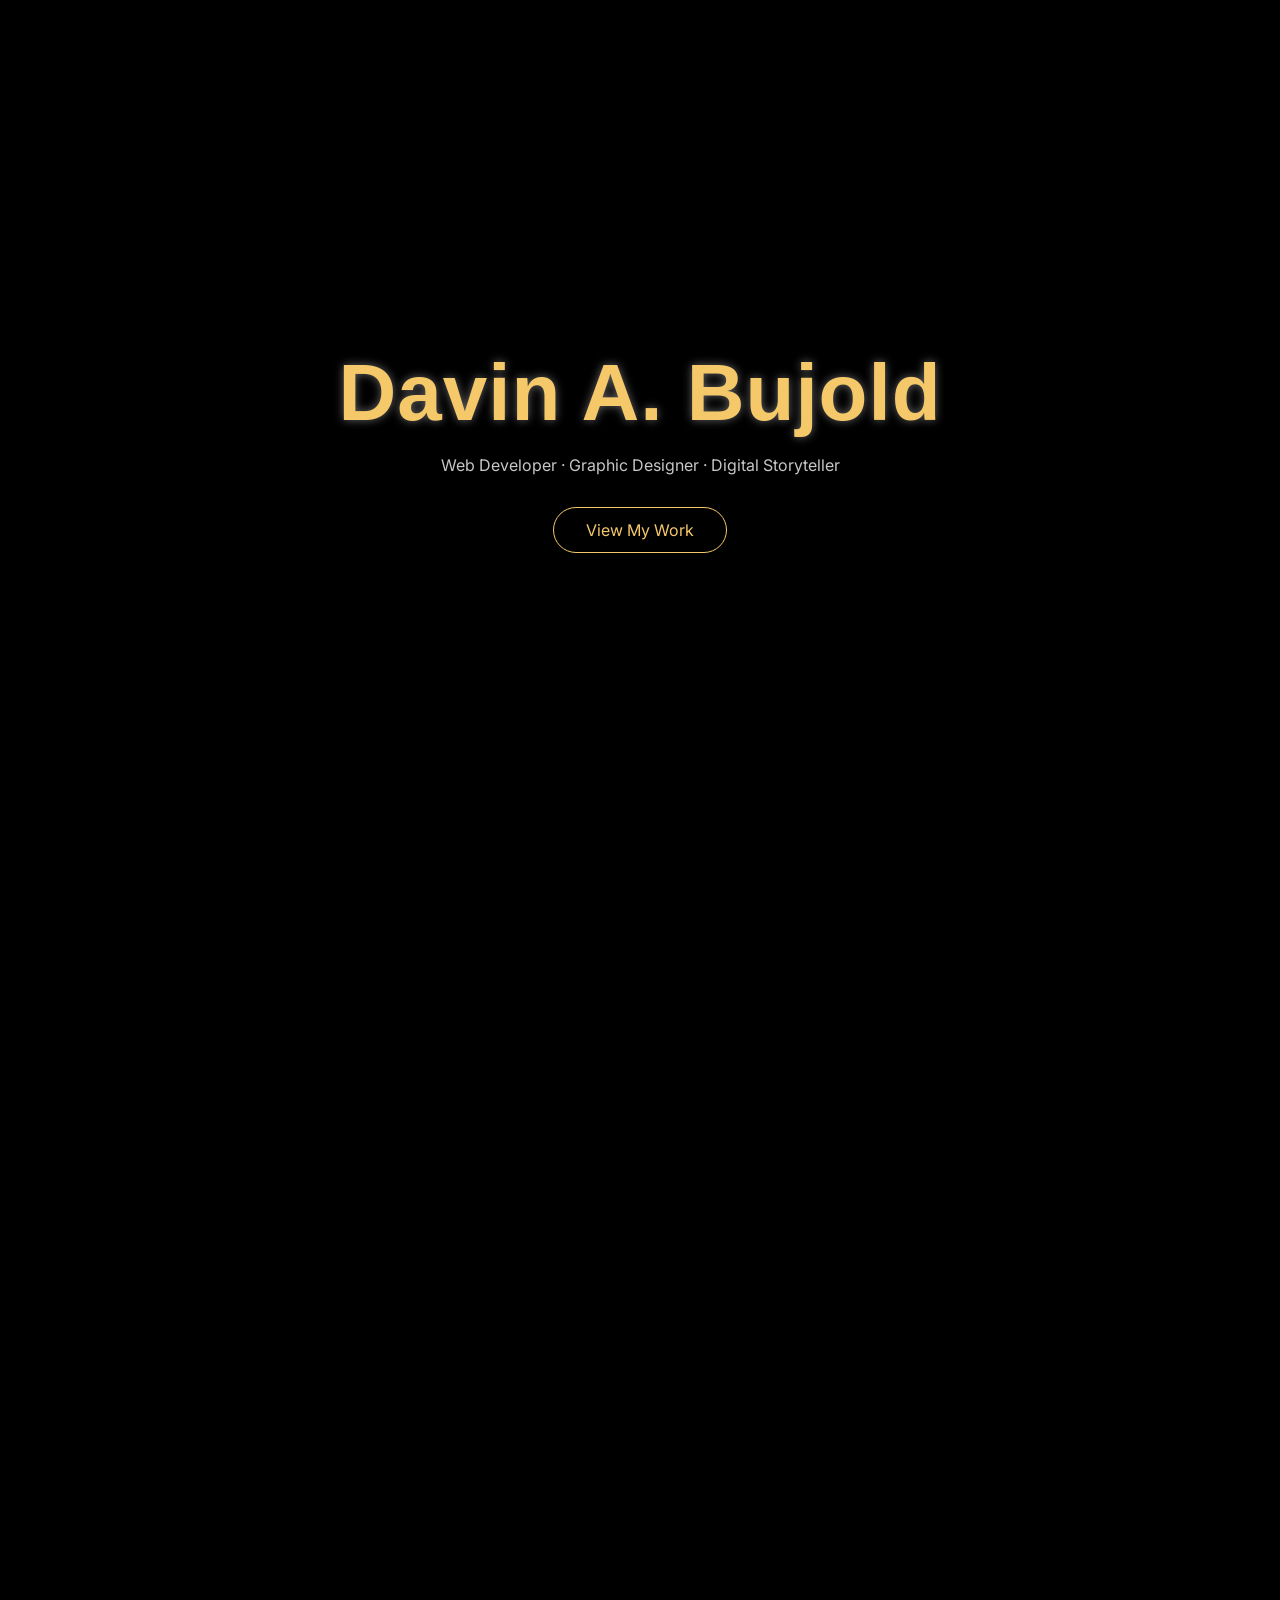
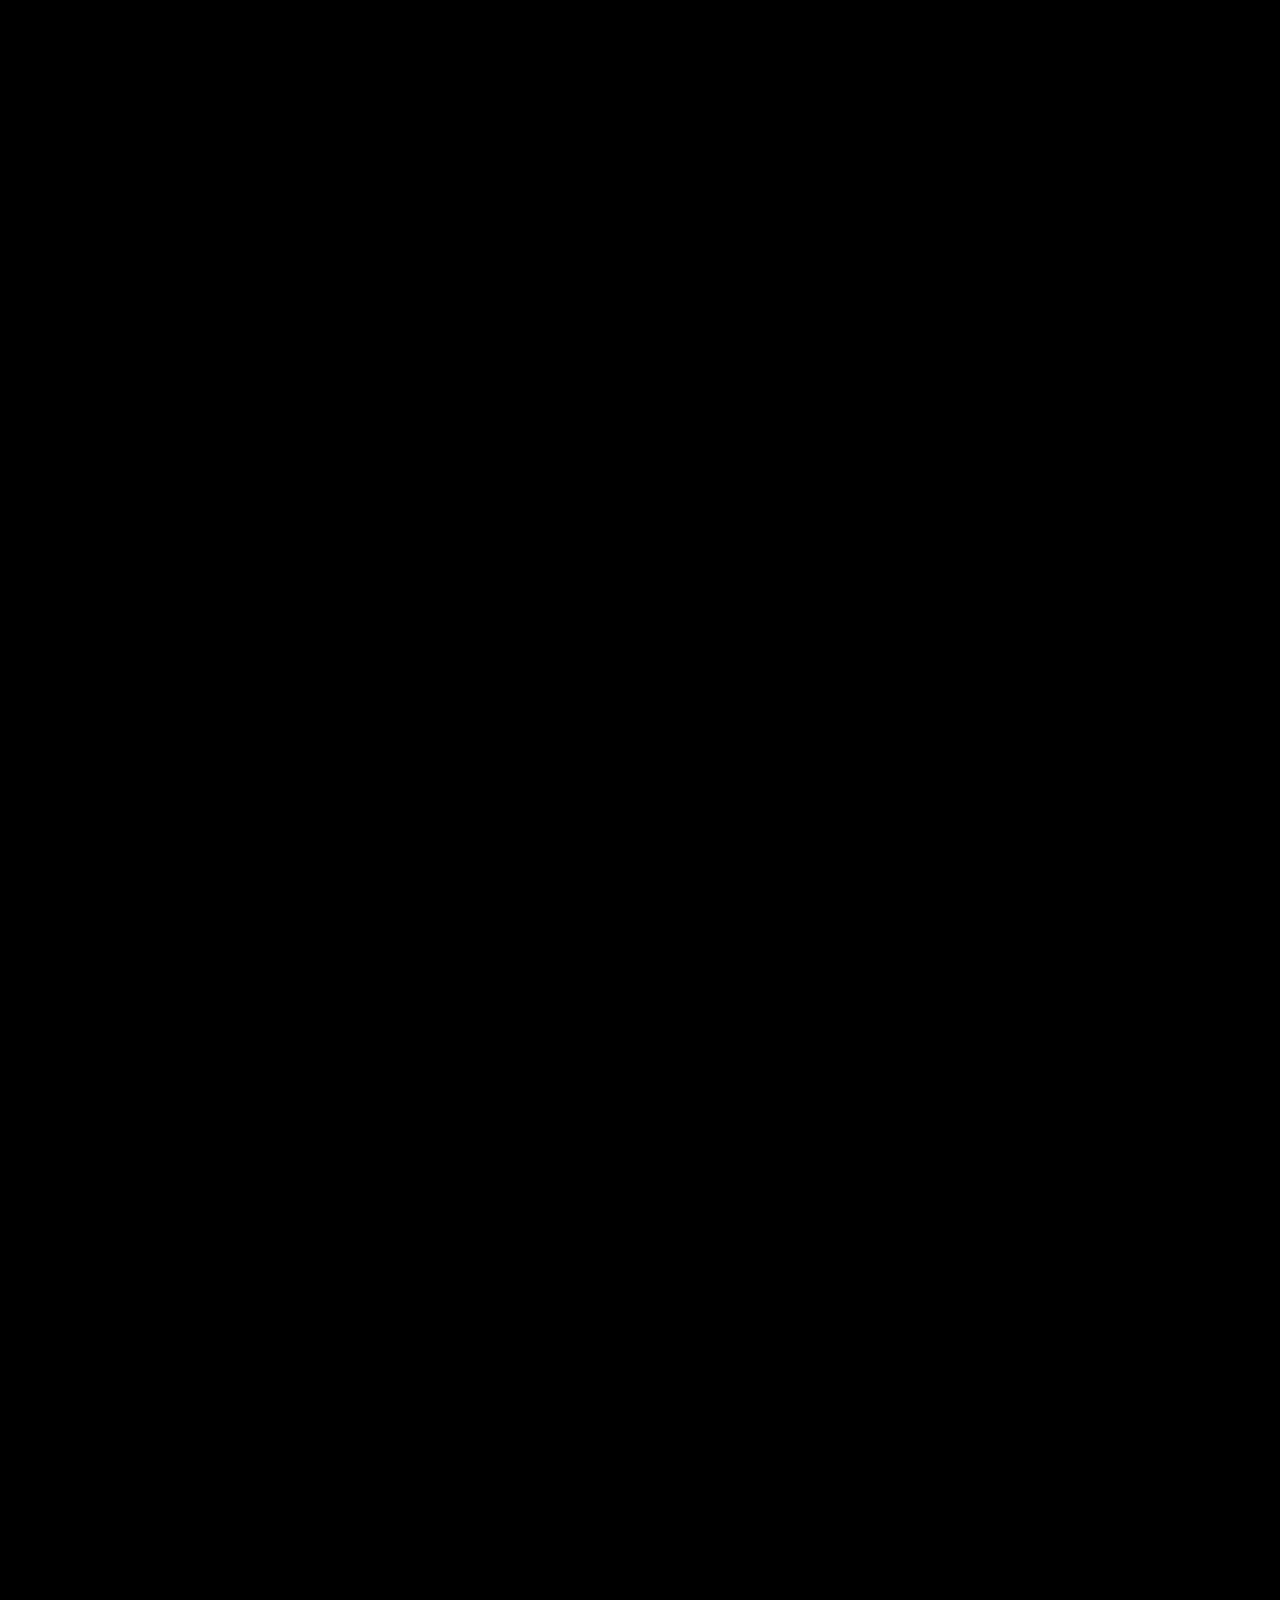
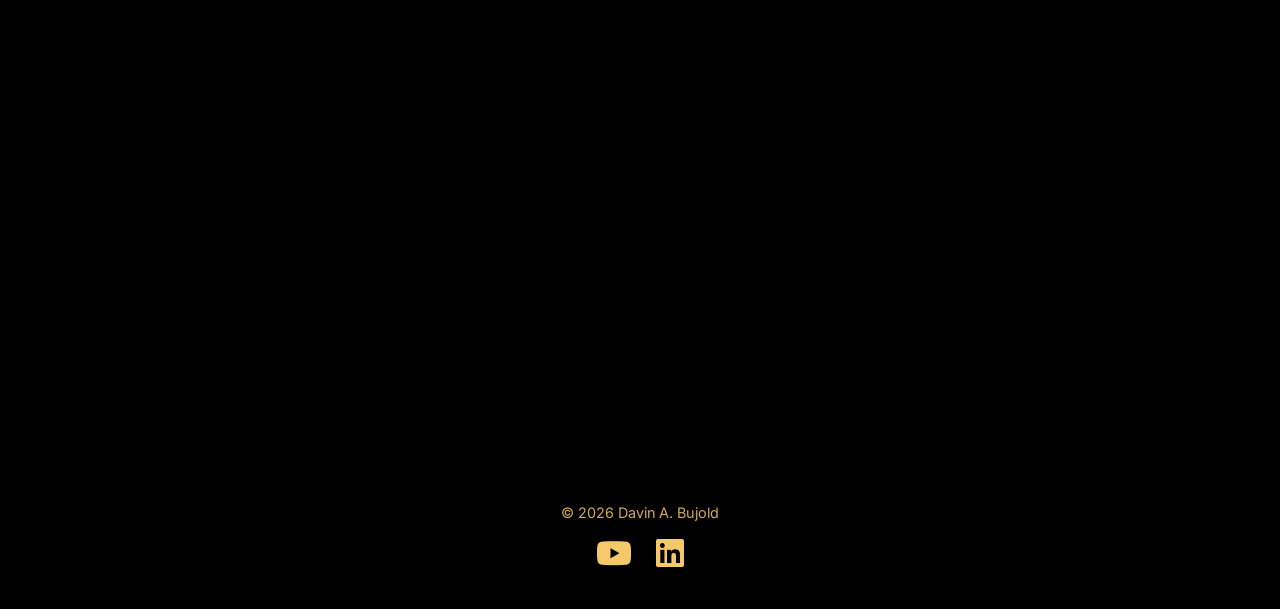
==== index.html @ ebd44750 "finished rough copy" ====
<!DOCTYPE html>
<html lang="en">
<head>
  <meta charset="UTF-8" />
  <meta name="viewport" content="width=device-width, initial-scale=1.0" />
  <title>Davin A. Bujold | Web Developer & Graphic Designer</title>

  <!-- Fonts -->
  <link rel="stylesheet" href="https://cdnjs.cloudflare.com/ajax/libs/font-awesome/6.5.2/css/all.min.css">
  <link href="https://fonts.googleapis.com/css2?family=Orbitron:wght@400;600&family=Inter:wght@300;400;600&display=swap" rel="stylesheet">

  <!-- CSS -->
  <link rel="stylesheet" href="styles.css">
</head>
<body>

  <!-- Star Background -->
  <canvas id="stars"></canvas>

  <!-- HERO -->
  <header class="hero">
    <h1>Davin A. Bujold</h1>
    <p class="tagline">
      Web Developer · Graphic Designer · Digital Storyteller
    </p>
    <a href="#work" class="cta">View My Work</a>
  </header>

  <!-- WORK -->
  <section id="work" class="reveal">
    <h2>view My Work</h2>

    <div class="grid">

      <!-- WEBSITE PROJECT -->
      <div class="card">
        <img src="images/ss2.png" alt="Website project thumbnail">
        <h3>Graphic Design</h3>
        <p>
            A collection of visual work exploring layout, typography, and illustration, with a strong influence from sci-fi and cinematic design. This section highlights posters, branding concepts, and creative experiments that showcase both technical skill and artistic voice.
        </p>
        <a href="graphic-design.html">View Designs</a>
      </div>

      <!-- VIDEO PROJECT -->
      <div class="card">
        <img src="images/Screenshot 2026-01-15 at 2.30.18 PM.png" alt="Video project thumbnail">
        <h3>Web Development</h3>
        <p>
            A selection of responsive, interactive web projects built with modern front-end technologies. These pieces focus on clean code, thoughtful user experience, and engaging animations, demonstrating a balance between design sensibility and technical execution.
        </p>
        <a href="web-development.html"">View Sites</a>
      </div>

      <!-- DESIGN PROJECT -->
      <div class="card">
        <img src="images/video.png" alt="Design project thumbnail">
        <h3>videography Channel</h3>
        <p>
            A showcase of video projects focused on storytelling, pacing, and visual composition. This section features edited short films and creative videos that demonstrate an eye for narrative, mood, and detail across different formats.
        </p>
        <a href="https://www.youtube.com/@DavinsVideography" target="_blank" rel="noopener noreferrer">View Videos</a>
      </div>

    </div>
  </section>

  <section id="about" class="reveal">
    <h2>About Me</h2>

    <div class="about-inner">
      <img
        class="about-photo"
        src="images/IMG_8120.JPEG"
        alt="Portrait of Davin A. Bujold"
      >

      <p class="about-text">
        I’m a web developer and graphic designer with a strong interest in computers, technology, and digital creativity. I enjoy working at the intersection of design and code, where I can take ideas from concept to execution and build experiences that are both visually engaging and technically sound.
        <br>
        <br>
        My interest in technology has been shaped by a lifelong appreciation for science fiction, especially Star Wars, which inspires my love for immersive worlds, storytelling, and thoughtful design. Alongside that, working with Lego has influenced how I approach problem-solving and structure: breaking complex ideas into smaller parts and assembling them into something cohesive, functional, and creative. A little fun fact, I personally own the 6th biggest Lego set every made, the UCS Millennium Falcon. 
        <br>
        <br>
        As an aspiring designer and developer, I’m eager to gain as much hands-on experience as possible and continue learning in a professional environment. I’m motivated, detail-oriented, and excited to contribute creatively while developing my skills in both front-end development and design. I’m looking for opportunities where I can grow, collaborate, and help bring compelling digital ideas to life.
      </p>
    </div>
  </section>

  <!-- CONTACT -->
  <section id="contact" class="reveal">
    <h2>Contact</h2>
    <p>
      Interested in working together or want to learn more?
      Let’s connect.
    </p>
    <a href="contact.html" class="cta">Get In Touch</a>
  </section>

  <!-- FOOTER -->
<footer id="footer">
    <p>© 2026 Davin A. Bujold</p>
    <div class="social-icons">
      <a href="https://www.youtube.com/@DavinsVideography" target="_blank" rel="noopener noreferrer" aria-label="YouTube">
        <i class="fab fa-youtube"></i>
      </a>
      <a href="https://www.linkedin.com/in/davin-bujold-80739b34a/" target="_blank" rel="noopener noreferrer" aria-label="LinkedIn">
        <i class="fab fa-linkedin"></i>
      </a>
    </div>
  </footer>
  
  

  <!-- JS -->
  <script src="script.js"></script>

  <!-- IMAGE MODAL -->
<div id="imageModal" class="modal">
    <span class="close">&times;</span>
    <img class="modal-img" id="modalImg">
  </div>
  
</body>
</html>
---- styles.css ----
/* RESET */
* {
    margin: 0;
    padding: 0;
    box-sizing: border-box;
  }
  
  @font-face {
    font-family: "StarJedi";
    src: url("fonts/Starjedi.ttf") format("truetype");
    font-weight: normal;
    font-style: normal;
  }
  
  h1, h2, h3 {
    font-family: "StarJedi", sans-serif;
    color: #f5c86a;
    text-shadow: 0 0 10px rgba(255,255,255,0.4);
    letter-spacing: 1px;
  }
  
  html {
    scroll-behavior: smooth;
  }
  
  body {
    font-family: 'Inter', sans-serif;
    background: #000;
    color: #eaeaea;
    overflow-x: hidden;
  }
  
  /* STAR CANVAS */
  #stars {
    position: fixed;
    inset: 0;
    width: 100%;
    height: 100%;
    z-index: -1;
  }
  
  /* SECTIONS */
  section {
    min-height: 100vh;
    padding: 6rem 8vw;
  }
  
  /* HERO */
  .hero {
    min-height: 100vh;
    display: flex;
    flex-direction: column;
    justify-content: center;
    align-items: center;
    text-align: center;
  }
  
  .hero h1 {
    font-size: clamp(3rem, 8vw, 5rem);
  }
  
  .tagline {
    margin: 1rem 0 2rem;
    opacity: 0.85;
  }
  
  /* BUTTON */
  .cta {
    text-decoration: none;
    padding: 0.75rem 2rem;
    border-radius: 999px;
    border: 1px solid #f5c86a;
    color: #f5c86a;
    transition: 0.3s ease;
  }
  
  .cta:hover {
    background: #f5c86a;
    color: #000;
  }
  
  /* ABOUT (ONLY NEW STYLES) */
  #about .about-inner {
    display: flex;
    gap: 2.5rem;
    align-items: center;
    margin-top: 2.5rem;
  }
  
  #about .about-photo {
    width: 220px;
    height: 300px;
    object-fit: cover;
    border-radius: 16px;
    flex-shrink: 0;
    border: 1px solid rgba(255, 255, 255, 0.15);
    box-shadow: 0 8px 15px rgba(115, 0, 255, 0.6);
  }
  
  #about .about-text {
    line-height: 1.45;
    opacity: 0.9;
    max-width: 800px;
  }
  
  /* WORK GRID */
  .grid {
    display: grid;
    grid-template-columns: repeat(auto-fit, minmax(280px, 1fr));
    gap: 2rem;
    margin-top: 3rem;
  }
  
  /* CARD */
  .card {
    background: rgba(255, 255, 255, 0.06);
    backdrop-filter: blur(8px);
    border-radius: 14px;
    padding: 1.5rem;
    transition: transform 0.4s ease, box-shadow 0.4s ease;
    box-shadow: 0 8px 15px rgba(47, 249, 36, 0.6);
  }

  .card p {
    font-size: 15px;
    margin-top: 10px;
  }
  
  .card:hover {
    transform: translateY(-10px);
    box-shadow: 0 8px 15px rgba(46, 103, 248, 0.7);
  }
  
  .card img {
    width: 100%;
    height: 180px;          
    object-fit: cover;      
    border-radius: 10px;
    margin-bottom: 1rem;
  }
  
  
  .card a {
    display: inline-block;
    margin-top: 0.75rem;
    color: #f5c86a;
    text-decoration: none;
  }

  /* CARD */ 
  .card2 { 
    background: rgba(255, 255, 255, 0.06); backdrop-filter: blur(8px); border-radius: 14px; padding: 1.5rem; transition: transform 0.4s ease, box-shadow 0.4s ease; box-shadow: 0 8px 15px rgba(47, 249, 36, 0.6); } 
    
    .card2 p { 
        font-size: 15px; margin-top: 10px; 
    } 
    
    .card2:hover { 
        transform: translateY(-10px); box-shadow: 0 8px 15px rgba(46, 103, 248, 0.7);
     } 
     
    .card2 img {
         width: 100%; border-radius: 10px; margin-bottom: 1rem; 
        } 
        
    .card2 a {
         display: inline-block; margin-top: 0.75rem; color: #f5c86a; text-decoration: none;
         }

  #about h2 {
    font-size: 2.5rem;
  }
  
  /* SCROLL REVEAL */
  .reveal {
    opacity: 0;
    transform: translateY(60px);
    transition: opacity 1s ease, transform 1s ease;
  }
  
  .reveal.active {
    opacity: 1;
    transform: translateY(0);
  }

  .reveal h2 {
    font-size: 2.5rem;
  }

  /* IMAGE MODAL */
.modal {
    position: fixed;
    inset: 0;
    background: rgba(0, 0, 0, 0.85);
    display: flex;
    align-items: center;
    justify-content: center;
    opacity: 0;
    pointer-events: none;
    transition: opacity 0.4s ease;
    z-index: 1000;
  }
  
  .modal.active {
    opacity: 1;
    pointer-events: auto;
  }
  
  .modal-img {
    max-width: 90%;
    max-height: 85vh;
    border-radius: 14px;
    box-shadow: 0 30px 60px rgba(0, 0, 0, 0.8);
  }
  
  .modal .close {
    position: absolute;
    top: 30px;
    right: 40px;
    font-size: 2.5rem;
    color: #f5c86a;
    cursor: pointer;
  }

  /* CONTACT SECTION */
#contact {
    display: flex;
    flex-direction: column;
    align-items: center;
    justify-content: center;
    text-align: center;
    gap: 2.5rem;           
  }
  
  #contact h2 {
    margin-bottom: 0.5rem;
  }
  
  #contact p {
    max-width: 520px;
    line-height: 1.6;
    opacity: 0.9;
  }

  /* FOOTER */
#footer {
    text-align: center;
    padding: 2.5rem 1rem;
    margin-top: 4rem;
    color: #f5c86a;
    font-size: 0.9rem;
  }
  
  #footer p {
    margin-bottom: 1rem;
    opacity: 0.85;
  }
  
  #footer .social-icons {
    display: flex;
    justify-content: center;
    gap: 1.5rem;
  }
  
  #footer .social-icons a i {
    font-size: 32px;
    color: #f5c86a;
    transition: transform 0.3s ease, filter 0.3s ease;
  }
  
  #footer .social-icons a:hover i {
    transform: scale(1.2);
    filter: drop-shadow(0 0 8px #f5c86a);
  }

  /* CONTACT PAGE STYLING */
  #contactForm {
    width: 100%;
    max-width: 600px;
    display: flex;
    flex-direction: column;
    gap: 1.5rem;
    background: rgba(255, 255, 255, 0.06);
    backdrop-filter: blur(10px);
    padding: 2rem;
    border-radius: 16px;
    box-shadow: 0 5px 15px rgba(46, 103, 248, 0.6);
    transition: box-shadow 0.4s ease, transform 0.4s ease;
  }
  

#contactForm:hover {
    box-shadow: 0 8px 25px rgba(255, 0, 0, 0.6);
    transform: translateY(-4px);
  }
  
  
  #contact .cta:hover {
    transform: translateY(-3px);
    box-shadow: 0 6px 15px rgba(245, 200, 106, 0.4);
  }
  

#contact h2 {
  font-size: clamp(2.5rem, 5vw, 3.5rem);
  margin-bottom: 0.5rem;
}

#contact p {
  max-width: 600px;
  line-height: 1.5;
  opacity: 0.9;
  margin-bottom: 2rem;
}

/* FORM STYLING */
#contactForm {
  width: 100%;
  max-width: 600px;
  display: flex;
  flex-direction: column;
  gap: 1.5rem;
  background: rgba(255, 255, 255, 0.06);
  backdrop-filter: blur(10px);
  padding: 2rem;
  border-radius: 16px;
  box-shadow: 0 5px 15px rgba(46, 103, 248, 0.6);
}

#contactForm .form-group {
  display: flex;
  flex-direction: column;
  text-align: left;
}

#contactForm label {
  margin-bottom: 0.5rem;
  font-weight: 600;
  color: #f5c86a;
}

#contactForm input,
#contactForm textarea {
  padding: 0.75rem 1rem;
  border-radius: 12px;
  border: 1px solid rgba(245, 200, 106, 0.4);
  background: rgba(255, 255, 255, 0.03);
  color: #eaeaea;
  font-size: 1rem;
  font-family: 'Inter', sans-serif;
  resize: none;
  transition: 0.3s ease;
}

#contactForm input:focus,
#contactForm textarea:focus {
  outline: none;
  border-color: #f5c86a;
  box-shadow: 0 0 8px rgba(245, 200, 106, 0.5);
}

#contactForm button.cta {
  align-self: center;
  color: black;
  width: 50%;
  text-align: center;
  padding: 0.75rem 2rem;
  margin-top: 1rem;
  font-size: 1.1rem;
  transition: 0.3s ease;
}

#contactForm button.cta:hover {
  background: #f5c86a;
  color: #000;
}

.contact-details {
    display: flex;
    justify-content: center;
    gap: 3rem;
    margin: 2.5rem 0 3rem;
    flex-wrap: wrap;
  }
  
  .contact-item {
    display: flex;
    align-items: center;
    gap: 0.75rem;
    font-size: 1.05rem;
  }
  
  .contact-item i {
    color: #f5c96a; /* gold accent */
    font-size: 1.2rem;
  }
  
  .contact-item a,
  .contact-item span {
    color: #e6e6e6;
    text-decoration: none;
    transition: color 0.3s ease;
  }
  
  .contact-item a:hover {
    color: #f5c96a;
  }
  

/* RESPONSIVE */
@media (max-width: 768px) {
  #contactForm {
    width: 90%;
    padding: 1.5rem;
  }

  #contactForm button.cta {
    width: 100%;
  }
}

  
  /* RESPONSIVE */
  @media (max-width: 480px) {
    #footer .social-icons {
      gap: 1rem;
    }
  
    #footer .social-icons a i {
      font-size: 28px;
    }
  }
  
  /* RESPONSIVE ABOUT ONLY */
  @media (max-width: 768px) {
    #about .about-inner {
      flex-direction: column;
      text-align: center;
    }
  }
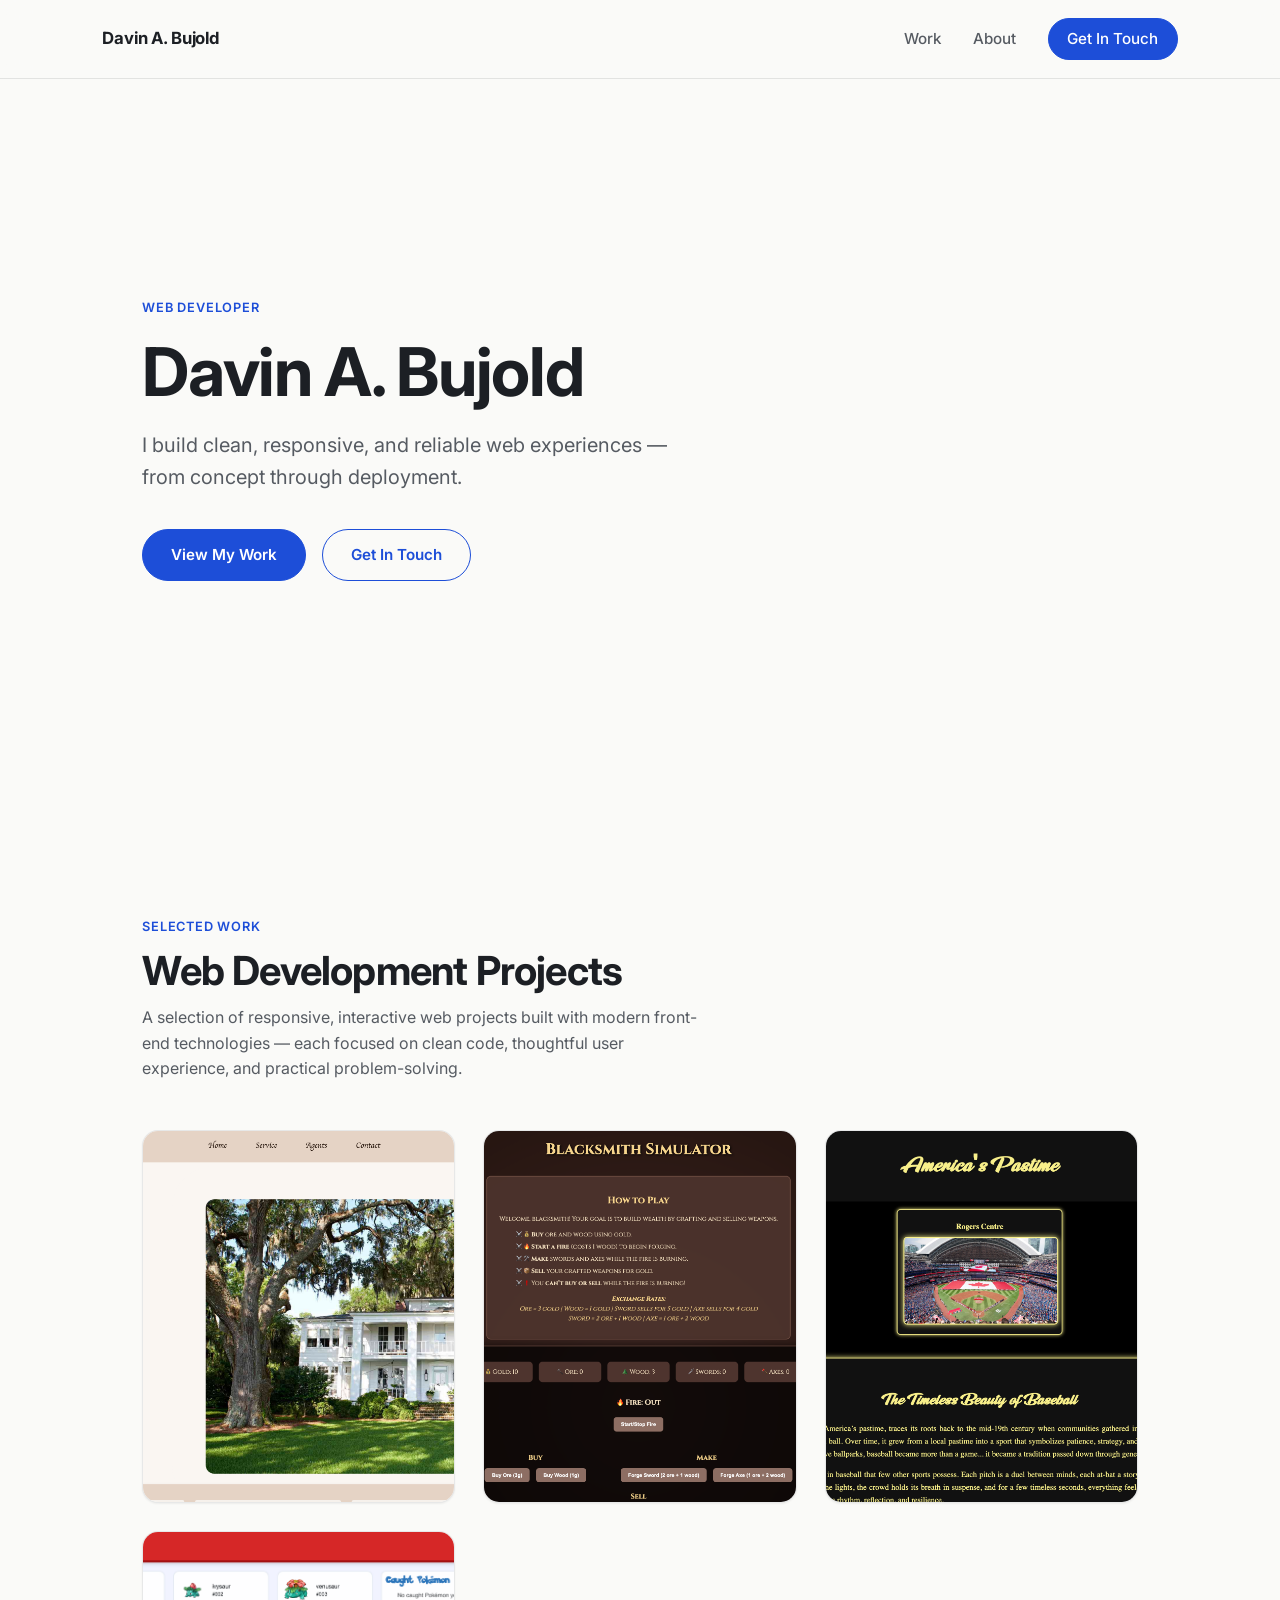
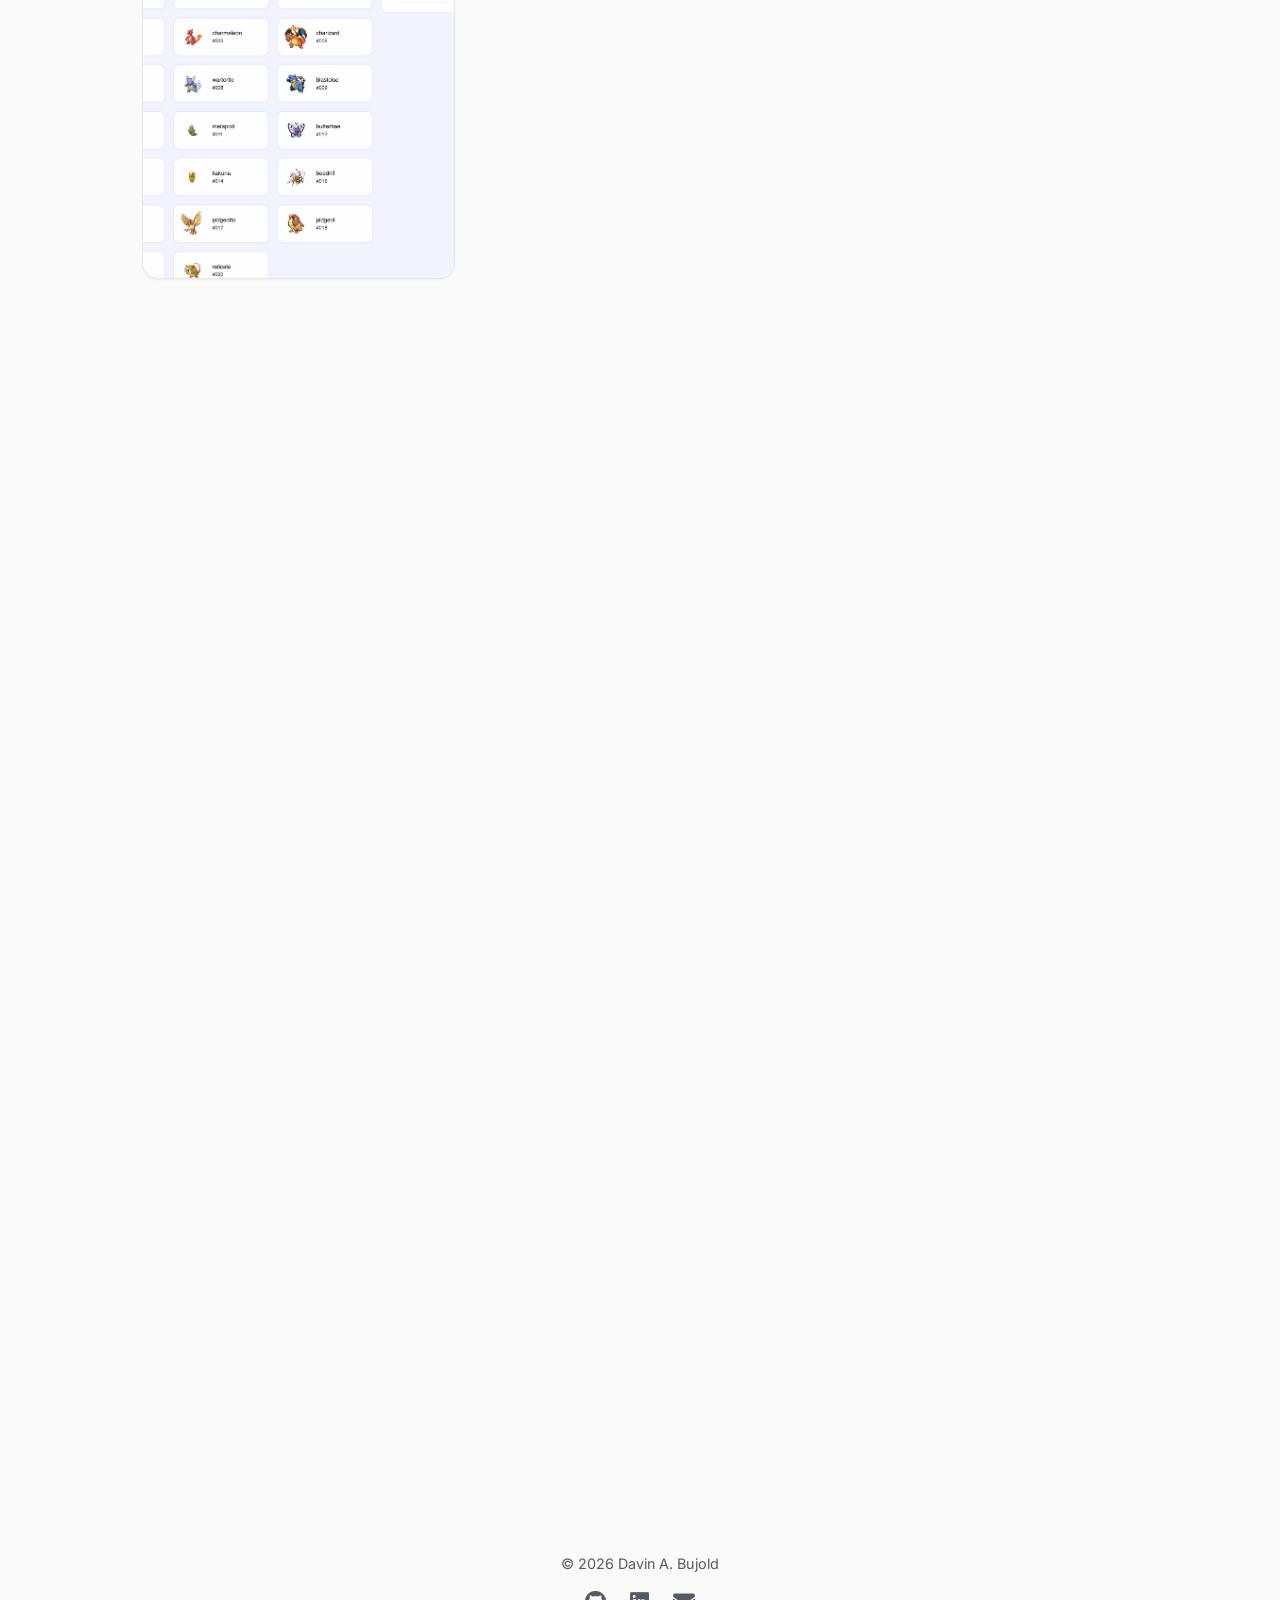
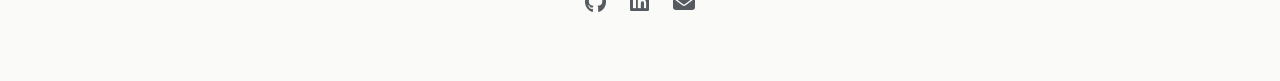
==== commit efc8c169: "Redesign as a professional, web-dev-only portfolio Replace the sci-fi themed styling with a clean, r" ====
--- a/index.html
+++ b/index.html
@@ -3,70 +3,57 @@
 <head>
   <meta charset="UTF-8" />
   <meta name="viewport" content="width=device-width, initial-scale=1.0" />
-  <title>Davin A. Bujold | Web Developer & Graphic Designer</title>
+  <title>Davin A. Bujold | Web Developer</title>
+  <meta name="description" content="Web developer portfolio showcasing responsive, interactive front-end projects.">
 
   <!-- Fonts -->
   <link rel="stylesheet" href="https://cdnjs.cloudflare.com/ajax/libs/font-awesome/6.5.2/css/all.min.css">
-  <link href="https://fonts.googleapis.com/css2?family=Orbitron:wght@400;600&family=Inter:wght@300;400;600&display=swap" rel="stylesheet">
+  <link href="https://fonts.googleapis.com/css2?family=Inter:wght@400;500;600;700&display=swap" rel="stylesheet">
 
   <!-- CSS -->
   <link rel="stylesheet" href="styles.css">
 </head>
 <body>
 
-  <!-- Star Background -->
-  <canvas id="stars"></canvas>
+  <!-- HEADER -->
+  <header class="site-header">
+    <a href="index.html" class="logo">Davin A. Bujold</a>
+    <nav>
+      <a href="#work">Work</a>
+      <a href="#about">About</a>
+      <a href="contact.html" class="cta">Get In Touch</a>
+    </nav>
+  </header>
 
   <!-- HERO -->
-  <header class="hero">
+  <section class="hero">
+    <span class="eyebrow">Web Developer</span>
     <h1>Davin A. Bujold</h1>
     <p class="tagline">
-      Web Developer · Graphic Designer · Digital Storyteller
+      I build clean, responsive, and reliable web experiences — from concept through deployment.
     </p>
-    <a href="#work" class="cta">View My Work</a>
-  </header>
+    <div class="hero-actions">
+      <a href="#work" class="cta filled">View My Work</a>
+      <a href="contact.html" class="cta">Get In Touch</a>
+    </div>
+  </section>
 
   <!-- WORK -->
   <section id="work" class="reveal">
-    <h2>view My Work</h2>
+    <span class="eyebrow">Selected Work</span>
+    <h2>Web Development Projects</h2>
+    <p class="section-intro">
+      A selection of responsive, interactive web projects built with modern front-end technologies —
+      each focused on clean code, thoughtful user experience, and practical problem-solving.
+    </p>
 
-    <div class="grid">
-
-      <!-- WEBSITE PROJECT -->
-      <div class="card">
-        <img src="images/ss2.png" alt="Website project thumbnail">
-        <h3>Graphic Design</h3>
-        <p>
-            A collection of visual work exploring layout, typography, and illustration, with a strong influence from sci-fi and cinematic design. This section highlights posters, branding concepts, and creative experiments that showcase both technical skill and artistic voice.
-        </p>
-        <a href="graphic-design.html">View Designs</a>
-      </div>
-
-      <!-- VIDEO PROJECT -->
-      <div class="card">
-        <img src="images/Screenshot 2026-01-15 at 2.30.18 PM.png" alt="Video project thumbnail">
-        <h3>Web Development</h3>
-        <p>
-            A selection of responsive, interactive web projects built with modern front-end technologies. These pieces focus on clean code, thoughtful user experience, and engaging animations, demonstrating a balance between design sensibility and technical execution.
-        </p>
-        <a href="web-development.html"">View Sites</a>
-      </div>
-
-      <!-- DESIGN PROJECT -->
-      <div class="card">
-        <img src="images/video.png" alt="Design project thumbnail">
-        <h3>videography Channel</h3>
-        <p>
-            A showcase of video projects focused on storytelling, pacing, and visual composition. This section features edited short films and creative videos that demonstrate an eye for narrative, mood, and detail across different formats.
-        </p>
-        <a href="https://www.youtube.com/@DavinsVideography" target="_blank" rel="noopener noreferrer">View Videos</a>
-      </div>
-
-    </div>
+    <div class="grid" id="work-grid"></div>
   </section>
 
+  <!-- ABOUT -->
   <section id="about" class="reveal">
-    <h2>About Me</h2>
+    <span class="eyebrow">About</span>
+    <h2>A little about me</h2>
 
     <div class="about-inner">
       <img
@@ -75,51 +62,55 @@
         alt="Portrait of Davin A. Bujold"
       >
 
-      <p class="about-text">
-        I’m a web developer and graphic designer with a strong interest in computers, technology, and digital creativity. I enjoy working at the intersection of design and code, where I can take ideas from concept to execution and build experiences that are both visually engaging and technically sound.
-        <br>
-        <br>
-        My interest in technology has been shaped by a lifelong appreciation for science fiction, especially Star Wars, which inspires my love for immersive worlds, storytelling, and thoughtful design. Alongside that, working with Lego has influenced how I approach problem-solving and structure: breaking complex ideas into smaller parts and assembling them into something cohesive, functional, and creative. A little fun fact, I personally own the 6th biggest Lego set every made, the UCS Millennium Falcon. 
-        <br>
-        <br>
-        As an aspiring designer and developer, I’m eager to gain as much hands-on experience as possible and continue learning in a professional environment. I’m motivated, detail-oriented, and excited to contribute creatively while developing my skills in both front-end development and design. I’m looking for opportunities where I can grow, collaborate, and help bring compelling digital ideas to life.
-      </p>
+      <div class="about-text">
+        <p>
+          I'm a web developer with a strong interest in building software that's both technically sound and easy to use. I enjoy working across the full process — from planning and structuring a project to writing the front-end code that brings it to life.
+        </p>
+        <p>
+          I'm detail-oriented, motivated to keep learning, and looking for opportunities where I can grow as a developer, contribute to a team, and take on real-world problems.
+        </p>
+
+        <div class="skills">
+          <span>HTML</span>
+          <span>CSS</span>
+          <span>JavaScript</span>
+          <span>Responsive Design</span>
+          <span>Git</span>
+          <span>UI/UX</span>
+        </div>
+      </div>
     </div>
   </section>
 
-  <!-- CONTACT -->
+  <!-- CONTACT CTA -->
   <section id="contact" class="reveal">
-    <h2>Contact</h2>
-    <p>
-      Interested in working together or want to learn more?
-      Let’s connect.
-    </p>
-    <a href="contact.html" class="cta">Get In Touch</a>
+    <div id="contact-cta">
+      <h2>Let's work together</h2>
+      <p>
+        Interested in working together or want to learn more about my experience? I'd love to connect.
+      </p>
+      <a href="contact.html" class="cta filled">Get In Touch</a>
+    </div>
   </section>
 
   <!-- FOOTER -->
-<footer id="footer">
+  <footer id="footer">
     <p>© 2026 Davin A. Bujold</p>
     <div class="social-icons">
-      <a href="https://www.youtube.com/@DavinsVideography" target="_blank" rel="noopener noreferrer" aria-label="YouTube">
-        <i class="fab fa-youtube"></i>
+      <a href="https://github.com/bujo0025" target="_blank" rel="noopener noreferrer" aria-label="GitHub">
+        <i class="fab fa-github"></i>
       </a>
       <a href="https://www.linkedin.com/in/davin-bujold-80739b34a/" target="_blank" rel="noopener noreferrer" aria-label="LinkedIn">
         <i class="fab fa-linkedin"></i>
       </a>
+      <a href="mailto:davin.bujold@gmail.com" aria-label="Email">
+        <i class="fa-solid fa-envelope"></i>
+      </a>
     </div>
   </footer>
-  
-  
 
   <!-- JS -->
+  <script src="projects.js"></script>
   <script src="script.js"></script>
-
-  <!-- IMAGE MODAL -->
-<div id="imageModal" class="modal">
-    <span class="close">&times;</span>
-    <img class="modal-img" id="modalImg">
-  </div>
-  
 </body>
 </html>
--- a/styles.css
+++ b/styles.css
@@ -1,417 +1,544 @@
-/* RESET */
+/* ==========================================================
+   DESIGN TOKENS
+========================================================== */
+:root {
+  --bg: #fafaf8;
+  --bg-elevated: #ffffff;
+  --text: #1c1f24;
+  --text-secondary: #565b62;
+  --border: rgba(28, 31, 36, 0.1);
+  --accent: #1d4ed8;
+  --accent-text: #ffffff;
+  --shadow-sm: 0 1px 2px rgba(28, 31, 36, 0.06);
+  --shadow-md: 0 10px 30px rgba(28, 31, 36, 0.08);
+  --shadow-lg: 0 20px 45px rgba(28, 31, 36, 0.12);
+  --header-bg: rgba(250, 250, 248, 0.75);
+  --ease: cubic-bezier(0.22, 1, 0.36, 1);
+}
+
+@media (prefers-color-scheme: dark) {
+  :root {
+    --bg: #0f1216;
+    --bg-elevated: #171a1f;
+    --text: #eef0f2;
+    --text-secondary: #a2a8b0;
+    --border: rgba(255, 255, 255, 0.1);
+    --accent: #5b8def;
+    --accent-text: #0f1216;
+    --shadow-sm: 0 1px 2px rgba(0, 0, 0, 0.3);
+    --shadow-md: 0 10px 30px rgba(0, 0, 0, 0.45);
+    --shadow-lg: 0 20px 45px rgba(0, 0, 0, 0.55);
+    --header-bg: rgba(15, 18, 22, 0.7);
+  }
+}
+
+/* ==========================================================
+   RESET
+========================================================== */
 * {
-    margin: 0;
-    padding: 0;
-    box-sizing: border-box;
-  }
-  
-  @font-face {
-    font-family: "StarJedi";
-    src: url("fonts/Starjedi.ttf") format("truetype");
-    font-weight: normal;
-    font-style: normal;
-  }
-  
-  h1, h2, h3 {
-    font-family: "StarJedi", sans-serif;
-    color: #f5c86a;
-    text-shadow: 0 0 10px rgba(255,255,255,0.4);
-    letter-spacing: 1px;
-  }
-  
-  html {
-    scroll-behavior: smooth;
-  }
-  
-  body {
-    font-family: 'Inter', sans-serif;
-    background: #000;
-    color: #eaeaea;
-    overflow-x: hidden;
-  }
-  
-  /* STAR CANVAS */
-  #stars {
-    position: fixed;
-    inset: 0;
-    width: 100%;
-    height: 100%;
-    z-index: -1;
-  }
-  
-  /* SECTIONS */
-  section {
-    min-height: 100vh;
-    padding: 6rem 8vw;
-  }
-  
-  /* HERO */
-  .hero {
-    min-height: 100vh;
-    display: flex;
-    flex-direction: column;
-    justify-content: center;
-    align-items: center;
-    text-align: center;
-  }
-  
-  .hero h1 {
-    font-size: clamp(3rem, 8vw, 5rem);
-  }
-  
-  .tagline {
-    margin: 1rem 0 2rem;
-    opacity: 0.85;
-  }
-  
-  /* BUTTON */
-  .cta {
-    text-decoration: none;
-    padding: 0.75rem 2rem;
-    border-radius: 999px;
-    border: 1px solid #f5c86a;
-    color: #f5c86a;
-    transition: 0.3s ease;
-  }
-  
-  .cta:hover {
-    background: #f5c86a;
-    color: #000;
-  }
-  
-  /* ABOUT (ONLY NEW STYLES) */
-  #about .about-inner {
-    display: flex;
-    gap: 2.5rem;
-    align-items: center;
-    margin-top: 2.5rem;
-  }
-  
-  #about .about-photo {
-    width: 220px;
-    height: 300px;
-    object-fit: cover;
-    border-radius: 16px;
-    flex-shrink: 0;
-    border: 1px solid rgba(255, 255, 255, 0.15);
-    box-shadow: 0 8px 15px rgba(115, 0, 255, 0.6);
-  }
-  
-  #about .about-text {
-    line-height: 1.45;
-    opacity: 0.9;
-    max-width: 800px;
-  }
-  
-  /* WORK GRID */
-  .grid {
-    display: grid;
-    grid-template-columns: repeat(auto-fit, minmax(280px, 1fr));
-    gap: 2rem;
-    margin-top: 3rem;
-  }
-  
-  /* CARD */
-  .card {
-    background: rgba(255, 255, 255, 0.06);
-    backdrop-filter: blur(8px);
-    border-radius: 14px;
-    padding: 1.5rem;
-    transition: transform 0.4s ease, box-shadow 0.4s ease;
-    box-shadow: 0 8px 15px rgba(47, 249, 36, 0.6);
-  }
-
-  .card p {
-    font-size: 15px;
-    margin-top: 10px;
-  }
-  
-  .card:hover {
-    transform: translateY(-10px);
-    box-shadow: 0 8px 15px rgba(46, 103, 248, 0.7);
-  }
-  
-  .card img {
-    width: 100%;
-    height: 180px;          
-    object-fit: cover;      
-    border-radius: 10px;
-    margin-bottom: 1rem;
-  }
-  
-  
-  .card a {
-    display: inline-block;
-    margin-top: 0.75rem;
-    color: #f5c86a;
-    text-decoration: none;
-  }
-
-  /* CARD */ 
-  .card2 { 
-    background: rgba(255, 255, 255, 0.06); backdrop-filter: blur(8px); border-radius: 14px; padding: 1.5rem; transition: transform 0.4s ease, box-shadow 0.4s ease; box-shadow: 0 8px 15px rgba(47, 249, 36, 0.6); } 
-    
-    .card2 p { 
-        font-size: 15px; margin-top: 10px; 
-    } 
-    
-    .card2:hover { 
-        transform: translateY(-10px); box-shadow: 0 8px 15px rgba(46, 103, 248, 0.7);
-     } 
-     
-    .card2 img {
-         width: 100%; border-radius: 10px; margin-bottom: 1rem; 
-        } 
-        
-    .card2 a {
-         display: inline-block; margin-top: 0.75rem; color: #f5c86a; text-decoration: none;
-         }
-
-  #about h2 {
-    font-size: 2.5rem;
-  }
-  
-  /* SCROLL REVEAL */
-  .reveal {
-    opacity: 0;
-    transform: translateY(60px);
-    transition: opacity 1s ease, transform 1s ease;
-  }
-  
-  .reveal.active {
-    opacity: 1;
-    transform: translateY(0);
-  }
-
-  .reveal h2 {
-    font-size: 2.5rem;
-  }
-
-  /* IMAGE MODAL */
-.modal {
-    position: fixed;
-    inset: 0;
-    background: rgba(0, 0, 0, 0.85);
-    display: flex;
-    align-items: center;
-    justify-content: center;
-    opacity: 0;
-    pointer-events: none;
-    transition: opacity 0.4s ease;
-    z-index: 1000;
-  }
-  
-  .modal.active {
-    opacity: 1;
-    pointer-events: auto;
-  }
-  
-  .modal-img {
-    max-width: 90%;
-    max-height: 85vh;
-    border-radius: 14px;
-    box-shadow: 0 30px 60px rgba(0, 0, 0, 0.8);
-  }
-  
-  .modal .close {
-    position: absolute;
-    top: 30px;
-    right: 40px;
-    font-size: 2.5rem;
-    color: #f5c86a;
-    cursor: pointer;
-  }
-
-  /* CONTACT SECTION */
+  margin: 0;
+  padding: 0;
+  box-sizing: border-box;
+}
+
+html {
+  scroll-behavior: smooth;
+}
+
+body {
+  background: var(--bg);
+  color: var(--text);
+  font-family: "Inter", system-ui, -apple-system, "Segoe UI", sans-serif;
+  font-size: 16px;
+  line-height: 1.6;
+  -webkit-font-smoothing: antialiased;
+}
+
+img {
+  display: block;
+  max-width: 100%;
+}
+
+a {
+  color: inherit;
+}
+
+section {
+  padding: 6rem 8vw;
+  max-width: 1200px;
+  margin: 0 auto;
+}
+
+h1, h2, h3 {
+  font-weight: 700;
+  letter-spacing: -0.02em;
+  line-height: 1.1;
+}
+
+h2 {
+  font-size: clamp(1.9rem, 3.2vw, 2.5rem);
+  margin-bottom: 0.75rem;
+}
+
+h3 {
+  font-size: 1.15rem;
+  letter-spacing: -0.01em;
+}
+
+.section-intro {
+  color: var(--text-secondary);
+  max-width: 560px;
+  margin-bottom: 3rem;
+}
+
+.eyebrow {
+  display: inline-block;
+  font-size: 0.8rem;
+  font-weight: 600;
+  letter-spacing: 0.06em;
+  text-transform: uppercase;
+  color: var(--accent);
+  margin-bottom: 0.75rem;
+}
+
+/* ==========================================================
+   HEADER / NAV
+========================================================== */
+.site-header {
+  position: sticky;
+  top: 0;
+  z-index: 100;
+  display: flex;
+  align-items: center;
+  justify-content: space-between;
+  padding: 1.1rem 8vw;
+  background: var(--header-bg);
+  backdrop-filter: blur(20px) saturate(160%);
+  border-bottom: 1px solid var(--border);
+}
+
+.site-header .logo {
+  font-weight: 700;
+  letter-spacing: -0.01em;
+  text-decoration: none;
+  font-size: 1.05rem;
+}
+
+.site-header nav {
+  display: flex;
+  align-items: center;
+  gap: 2rem;
+}
+
+.site-header nav a {
+  text-decoration: none;
+  color: var(--text-secondary);
+  font-size: 0.95rem;
+  font-weight: 500;
+  transition: color 0.2s var(--ease);
+}
+
+.site-header nav a:hover {
+  color: var(--text);
+}
+
+.site-header nav a.cta {
+  color: var(--accent-text);
+  background: var(--accent);
+  padding: 0.5rem 1.15rem;
+  border-radius: 999px;
+}
+
+.site-header nav a.cta:hover {
+  color: var(--accent-text);
+  opacity: 0.9;
+}
+
+/* ==========================================================
+   HERO
+========================================================== */
+.hero {
+  min-height: 82vh;
+  display: flex;
+  flex-direction: column;
+  justify-content: center;
+  padding: 4rem 8vw 5rem;
+  max-width: 1200px;
+  margin: 0 auto;
+}
+
+.hero .eyebrow {
+  margin-bottom: 1rem;
+}
+
+.hero h1 {
+  font-size: clamp(2.6rem, 6vw, 4.2rem);
+}
+
+.hero .tagline {
+  margin: 1.25rem 0 2.25rem;
+  color: var(--text-secondary);
+  font-size: clamp(1.05rem, 1.6vw, 1.25rem);
+  max-width: 560px;
+}
+
+.hero .hero-actions {
+  display: flex;
+  gap: 1rem;
+  flex-wrap: wrap;
+}
+
+/* ==========================================================
+   BUTTONS
+========================================================== */
+.cta {
+  display: inline-block;
+  text-decoration: none;
+  padding: 0.8rem 1.75rem;
+  border-radius: 999px;
+  font-weight: 600;
+  font-size: 0.95rem;
+  border: 1px solid var(--accent);
+  color: var(--accent);
+  background: transparent;
+  transition: transform 0.15s var(--ease), box-shadow 0.25s var(--ease), background 0.25s var(--ease), color 0.25s var(--ease);
+}
+
+.cta:hover {
+  background: var(--accent);
+  color: var(--accent-text);
+  box-shadow: var(--shadow-md);
+}
+
+.cta:active {
+  transform: scale(0.97);
+  transition: transform 0.1s var(--ease);
+}
+
+.cta.filled {
+  background: var(--accent);
+  color: var(--accent-text);
+}
+
+.cta.filled:hover {
+  opacity: 0.9;
+  box-shadow: var(--shadow-md);
+}
+
+/* ==========================================================
+   WORK GRID
+========================================================== */
+.grid {
+  display: grid;
+  grid-template-columns: repeat(auto-fit, minmax(280px, 1fr));
+  gap: 1.75rem;
+  margin-top: 2rem;
+}
+
+.card {
+  background: var(--bg-elevated);
+  border: 1px solid var(--border);
+  border-radius: 16px;
+  overflow: hidden;
+  box-shadow: var(--shadow-sm);
+  transition: transform 0.3s var(--ease), box-shadow 0.3s var(--ease);
+}
+
+.card:hover {
+  transform: translateY(-6px);
+  box-shadow: var(--shadow-lg);
+}
+
+.card .card-media {
+  aspect-ratio: 16 / 10;
+  overflow: hidden;
+  background: var(--border);
+}
+
+.card .card-media img {
+  width: 100%;
+  height: 100%;
+  object-fit: cover;
+  transition: transform 0.4s var(--ease);
+}
+
+.card:hover .card-media img {
+  transform: scale(1.04);
+}
+
+.card .card-body {
+  padding: 1.5rem;
+}
+
+.card p {
+  font-size: 0.95rem;
+  color: var(--text-secondary);
+  margin-top: 0.5rem;
+}
+
+.card .card-link {
+  display: inline-flex;
+  align-items: center;
+  gap: 0.4rem;
+  margin-top: 1.1rem;
+  color: var(--accent);
+  text-decoration: none;
+  font-weight: 600;
+  font-size: 0.9rem;
+}
+
+.card .card-link i {
+  font-size: 0.75rem;
+  transition: transform 0.2s var(--ease);
+}
+
+.card .card-link:hover i {
+  transform: translate(2px, -2px);
+}
+
+/* ==========================================================
+   ABOUT
+========================================================== */
+#about .about-inner {
+  display: flex;
+  gap: 3rem;
+  align-items: center;
+  margin-top: 1rem;
+}
+
+#about .about-photo {
+  width: 220px;
+  height: 280px;
+  object-fit: cover;
+  border-radius: 16px;
+  flex-shrink: 0;
+  border: 1px solid var(--border);
+  box-shadow: var(--shadow-md);
+}
+
+#about .about-text {
+  color: var(--text-secondary);
+  max-width: 640px;
+}
+
+#about .about-text p + p {
+  margin-top: 1rem;
+}
+
+.skills {
+  display: flex;
+  flex-wrap: wrap;
+  gap: 0.6rem;
+  margin-top: 1.5rem;
+}
+
+.skills span {
+  border: 1px solid var(--border);
+  border-radius: 999px;
+  padding: 0.4rem 0.9rem;
+  font-size: 0.85rem;
+  color: var(--text);
+  background: var(--bg-elevated);
+}
+
+/* ==========================================================
+   CONTACT (shared CTA + full page)
+========================================================== */
+#contact-cta {
+  display: flex;
+  flex-direction: column;
+  align-items: center;
+  text-align: center;
+  gap: 1.5rem;
+  background: var(--bg-elevated);
+  border: 1px solid var(--border);
+  border-radius: 24px;
+  padding: 4rem 3rem;
+}
+
+#contact-cta p {
+  color: var(--text-secondary);
+  max-width: 480px;
+}
+
 #contact {
-    display: flex;
-    flex-direction: column;
-    align-items: center;
-    justify-content: center;
-    text-align: center;
-    gap: 2.5rem;           
-  }
-  
-  #contact h2 {
-    margin-bottom: 0.5rem;
-  }
-  
-  #contact p {
-    max-width: 520px;
-    line-height: 1.6;
-    opacity: 0.9;
-  }
-
-  /* FOOTER */
-#footer {
-    text-align: center;
-    padding: 2.5rem 1rem;
-    margin-top: 4rem;
-    color: #f5c86a;
-    font-size: 0.9rem;
-  }
-  
-  #footer p {
-    margin-bottom: 1rem;
-    opacity: 0.85;
-  }
-  
-  #footer .social-icons {
-    display: flex;
-    justify-content: center;
-    gap: 1.5rem;
-  }
-  
-  #footer .social-icons a i {
-    font-size: 32px;
-    color: #f5c86a;
-    transition: transform 0.3s ease, filter 0.3s ease;
-  }
-  
-  #footer .social-icons a:hover i {
-    transform: scale(1.2);
-    filter: drop-shadow(0 0 8px #f5c86a);
-  }
-
-  /* CONTACT PAGE STYLING */
-  #contactForm {
-    width: 100%;
-    max-width: 600px;
-    display: flex;
-    flex-direction: column;
-    gap: 1.5rem;
-    background: rgba(255, 255, 255, 0.06);
-    backdrop-filter: blur(10px);
-    padding: 2rem;
-    border-radius: 16px;
-    box-shadow: 0 5px 15px rgba(46, 103, 248, 0.6);
-    transition: box-shadow 0.4s ease, transform 0.4s ease;
-  }
-  
-
-#contactForm:hover {
-    box-shadow: 0 8px 25px rgba(255, 0, 0, 0.6);
-    transform: translateY(-4px);
-  }
-  
-  
-  #contact .cta:hover {
-    transform: translateY(-3px);
-    box-shadow: 0 6px 15px rgba(245, 200, 106, 0.4);
-  }
-  
-
-#contact h2 {
-  font-size: clamp(2.5rem, 5vw, 3.5rem);
-  margin-bottom: 0.5rem;
+  display: flex;
+  flex-direction: column;
+  align-items: center;
+  text-align: center;
 }
 
 #contact p {
-  max-width: 600px;
-  line-height: 1.5;
-  opacity: 0.9;
+  max-width: 560px;
+  color: var(--text-secondary);
   margin-bottom: 2rem;
 }
 
-/* FORM STYLING */
+.contact-details {
+  display: flex;
+  justify-content: center;
+  gap: 2.5rem;
+  margin-bottom: 3rem;
+  flex-wrap: wrap;
+}
+
+.contact-item {
+  display: flex;
+  align-items: center;
+  gap: 0.6rem;
+  font-size: 1rem;
+}
+
+.contact-item i {
+  color: var(--accent);
+}
+
+.contact-item a,
+.contact-item span {
+  text-decoration: none;
+  color: var(--text);
+}
+
+.contact-item a:hover {
+  color: var(--accent);
+}
+
 #contactForm {
   width: 100%;
-  max-width: 600px;
+  max-width: 560px;
   display: flex;
   flex-direction: column;
-  gap: 1.5rem;
-  background: rgba(255, 255, 255, 0.06);
-  backdrop-filter: blur(10px);
-  padding: 2rem;
-  border-radius: 16px;
-  box-shadow: 0 5px 15px rgba(46, 103, 248, 0.6);
+  gap: 1.25rem;
+  background: var(--bg-elevated);
+  border: 1px solid var(--border);
+  border-radius: 18px;
+  padding: 2.25rem;
+  box-shadow: var(--shadow-md);
+  text-align: left;
 }
 
 #contactForm .form-group {
   display: flex;
   flex-direction: column;
-  text-align: left;
 }
 
 #contactForm label {
-  margin-bottom: 0.5rem;
+  margin-bottom: 0.4rem;
   font-weight: 600;
-  color: #f5c86a;
+  font-size: 0.9rem;
 }
 
 #contactForm input,
 #contactForm textarea {
-  padding: 0.75rem 1rem;
-  border-radius: 12px;
-  border: 1px solid rgba(245, 200, 106, 0.4);
-  background: rgba(255, 255, 255, 0.03);
-  color: #eaeaea;
+  padding: 0.7rem 0.9rem;
+  border-radius: 10px;
+  border: 1px solid var(--border);
+  background: var(--bg);
+  color: var(--text);
   font-size: 1rem;
-  font-family: 'Inter', sans-serif;
+  font-family: inherit;
   resize: none;
-  transition: 0.3s ease;
+  transition: border-color 0.2s var(--ease), box-shadow 0.2s var(--ease);
 }
 
 #contactForm input:focus,
 #contactForm textarea:focus {
   outline: none;
-  border-color: #f5c86a;
-  box-shadow: 0 0 8px rgba(245, 200, 106, 0.5);
+  border-color: var(--accent);
+  box-shadow: 0 0 0 3px rgba(29, 78, 216, 0.15);
 }
 
 #contactForm button.cta {
   align-self: center;
-  color: black;
-  width: 50%;
+  width: 60%;
+  margin-top: 0.5rem;
+}
+
+.form-note {
+  font-size: 0.85rem;
+  color: var(--text-secondary);
   text-align: center;
-  padding: 0.75rem 2rem;
-  margin-top: 1rem;
-  font-size: 1.1rem;
-  transition: 0.3s ease;
-}
-
-#contactForm button.cta:hover {
-  background: #f5c86a;
-  color: #000;
-}
-
-.contact-details {
-    display: flex;
-    justify-content: center;
-    gap: 3rem;
-    margin: 2.5rem 0 3rem;
-    flex-wrap: wrap;
-  }
-  
-  .contact-item {
-    display: flex;
-    align-items: center;
-    gap: 0.75rem;
-    font-size: 1.05rem;
-  }
-  
-  .contact-item i {
-    color: #f5c96a; /* gold accent */
-    font-size: 1.2rem;
-  }
-  
-  .contact-item a,
-  .contact-item span {
-    color: #e6e6e6;
-    text-decoration: none;
-    transition: color 0.3s ease;
-  }
-  
-  .contact-item a:hover {
-    color: #f5c96a;
-  }
-  
-
-/* RESPONSIVE */
+}
+
+/* ==========================================================
+   FOOTER
+========================================================== */
+#footer {
+  text-align: center;
+  padding: 3rem 1rem 4rem;
+  color: var(--text-secondary);
+  font-size: 0.9rem;
+}
+
+#footer p {
+  margin-bottom: 1rem;
+}
+
+#footer .social-icons {
+  display: flex;
+  justify-content: center;
+  gap: 1.5rem;
+}
+
+#footer .social-icons a {
+  color: var(--text-secondary);
+  transition: color 0.2s var(--ease), transform 0.2s var(--ease);
+}
+
+#footer .social-icons a i {
+  font-size: 22px;
+}
+
+#footer .social-icons a:hover {
+  color: var(--accent);
+  transform: translateY(-2px);
+}
+
+/* ==========================================================
+   SCROLL REVEAL
+========================================================== */
+.reveal {
+  opacity: 0;
+  transform: translateY(24px);
+  transition: opacity 0.6s var(--ease), transform 0.6s var(--ease);
+}
+
+.reveal.active {
+  opacity: 1;
+  transform: translateY(0);
+}
+
+@media (prefers-reduced-motion: reduce) {
+  .reveal {
+    transform: none;
+    transition: opacity 0.3s ease;
+  }
+  .card,
+  .card .card-media img,
+  .cta {
+    transition: none;
+  }
+}
+
+/* ==========================================================
+   RESPONSIVE
+========================================================== */
 @media (max-width: 768px) {
-  #contactForm {
-    width: 90%;
-    padding: 1.5rem;
+  section {
+    padding: 4.5rem 6vw;
+  }
+
+  .site-header {
+    padding: 1rem 6vw;
+  }
+
+  .site-header nav {
+    gap: 1.1rem;
+  }
+
+  #about .about-inner {
+    flex-direction: column;
+    text-align: center;
   }
 
   #contactForm button.cta {
@@ -419,23 +546,8 @@
   }
 }
 
-  
-  /* RESPONSIVE */
-  @media (max-width: 480px) {
-    #footer .social-icons {
-      gap: 1rem;
-    }
-  
-    #footer .social-icons a i {
-      font-size: 28px;
-    }
-  }
-  
-  /* RESPONSIVE ABOUT ONLY */
-  @media (max-width: 768px) {
-    #about .about-inner {
-      flex-direction: column;
-      text-align: center;
-    }
-  }
-  +@media (max-width: 480px) {
+  .site-header nav a:not(.cta) {
+    display: none;
+  }
+}
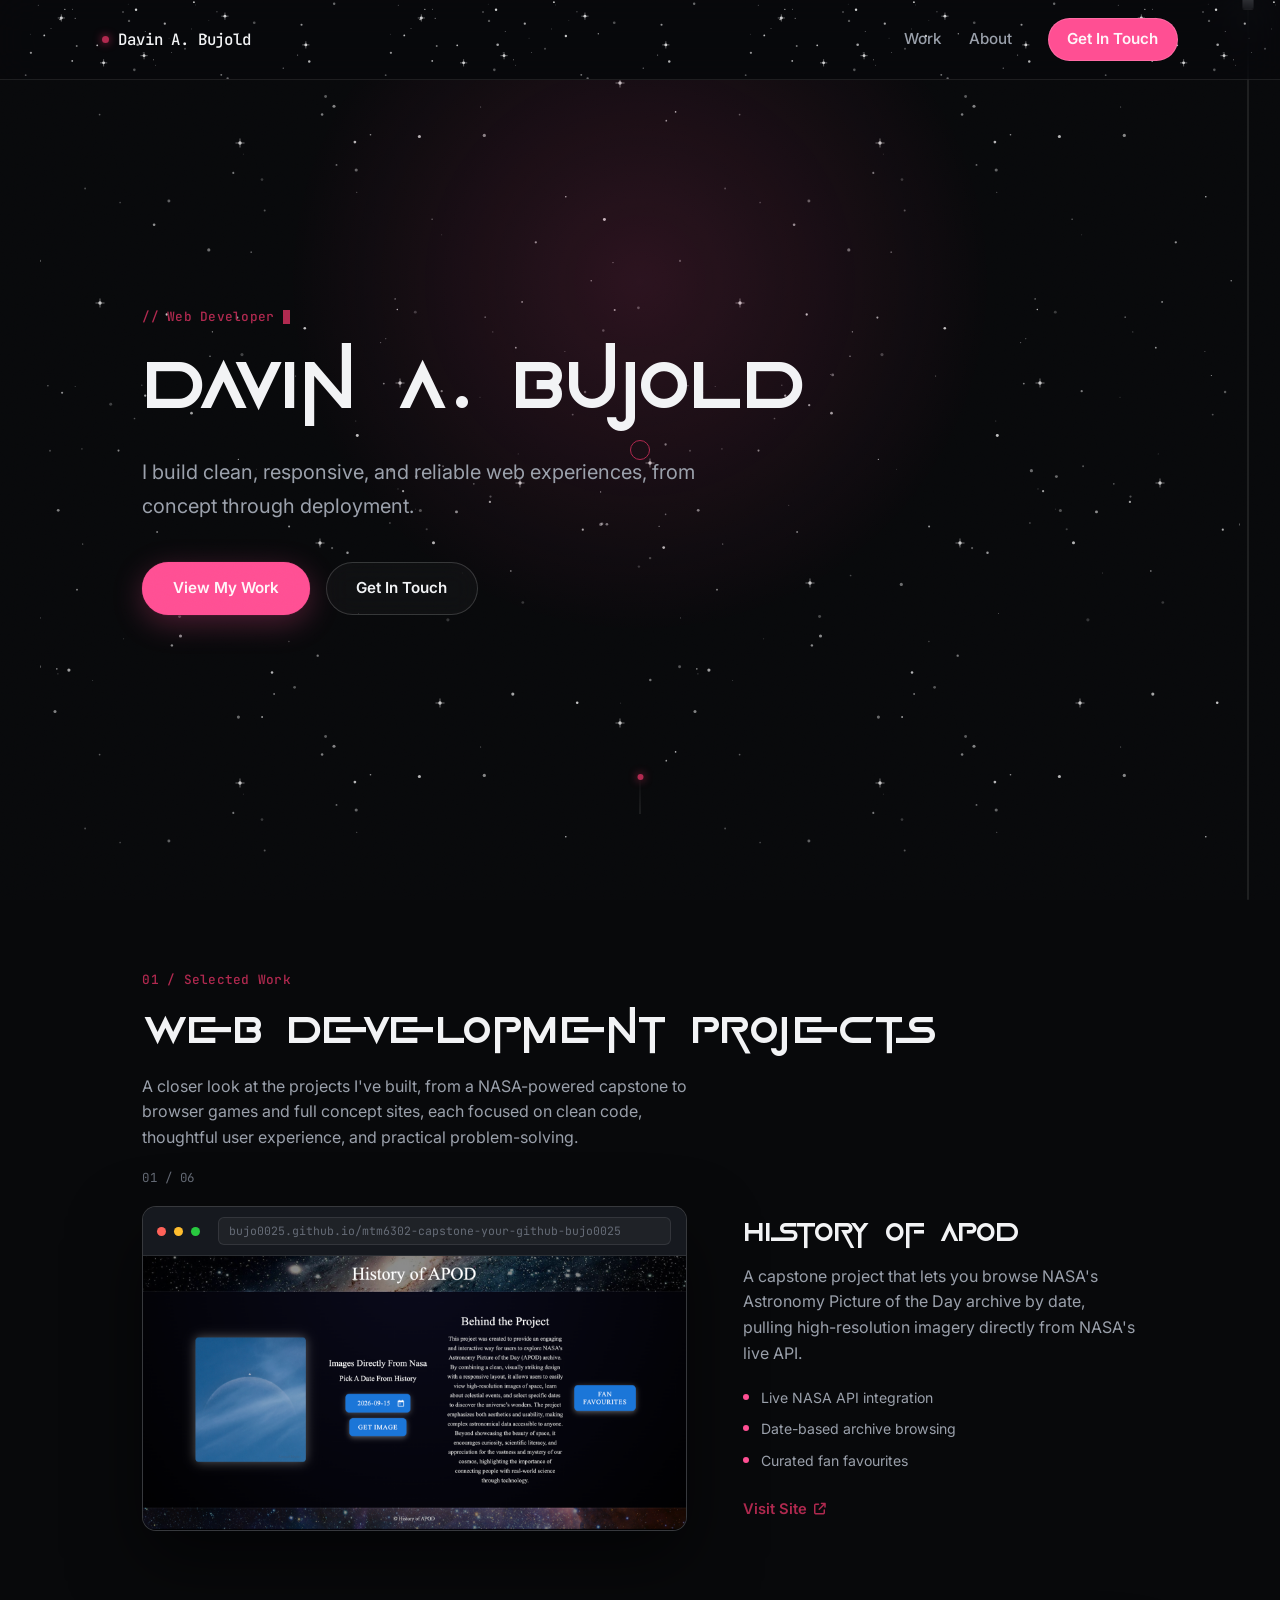
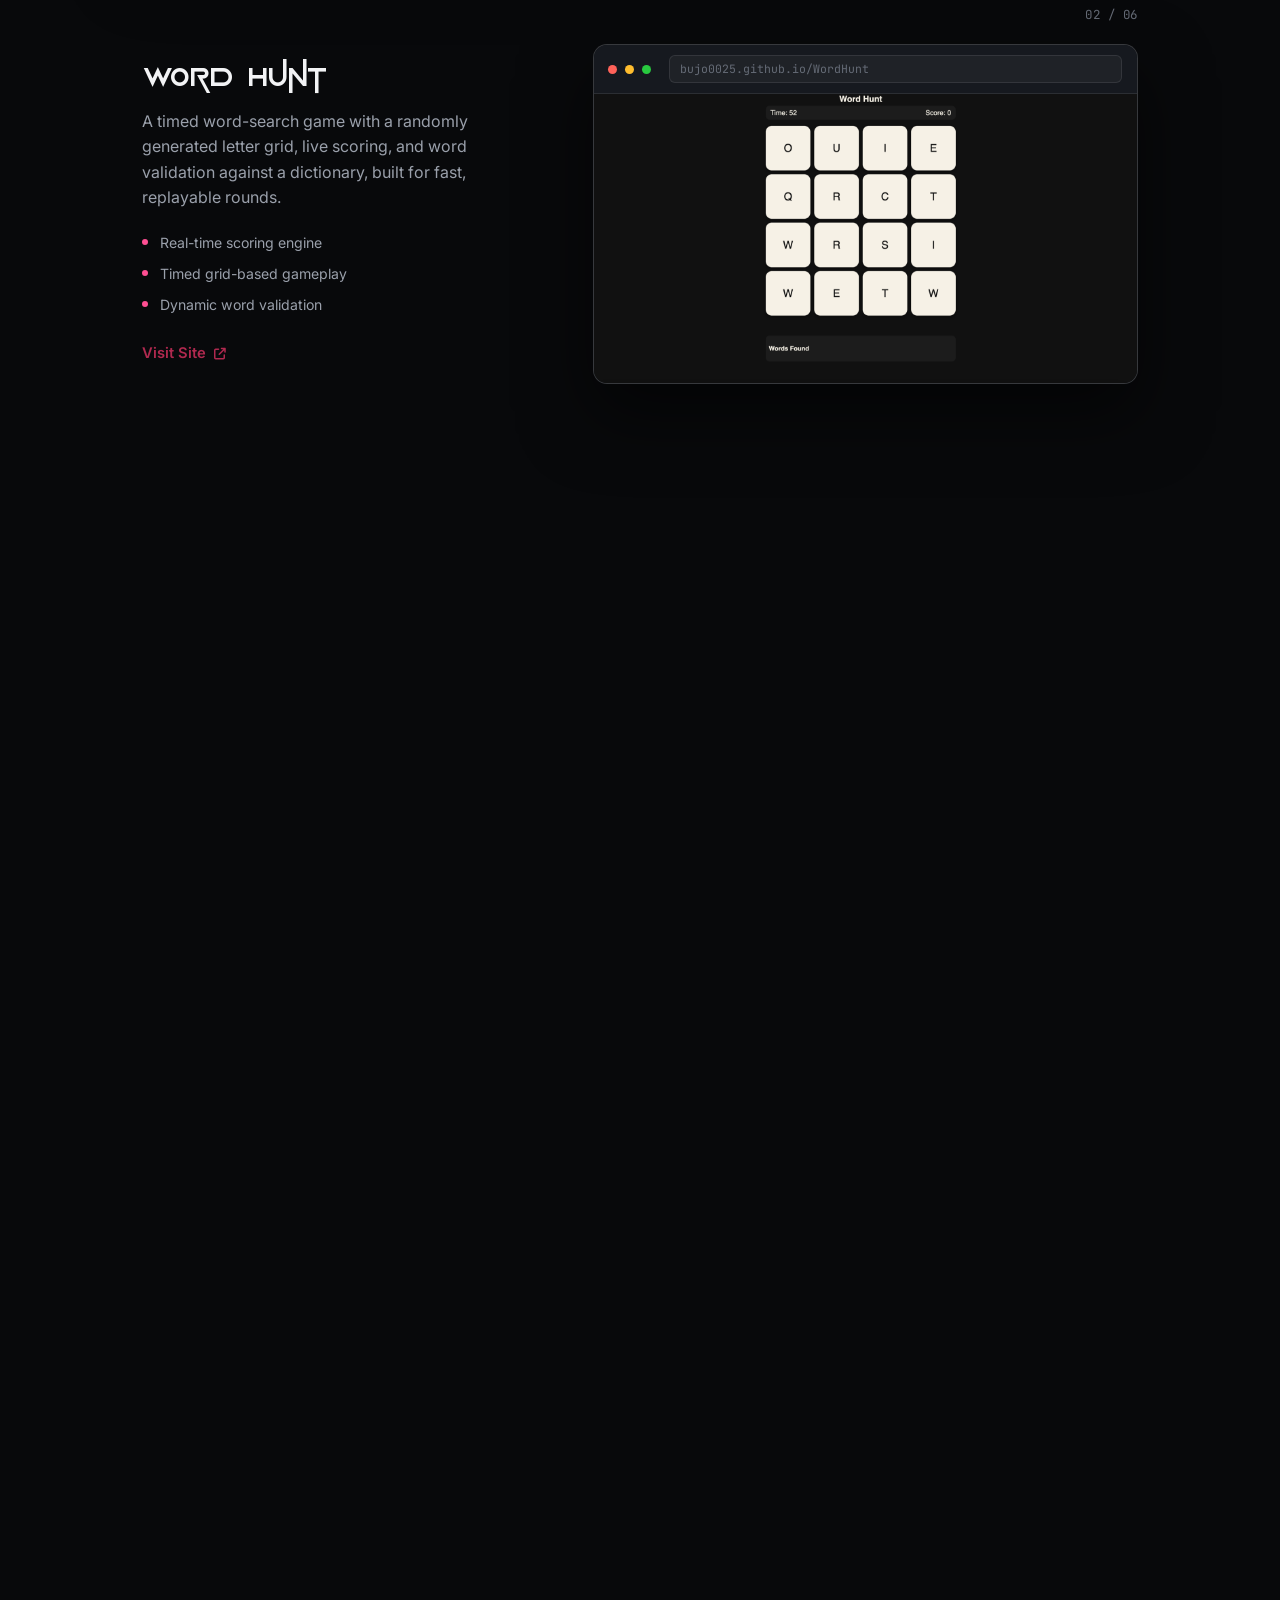
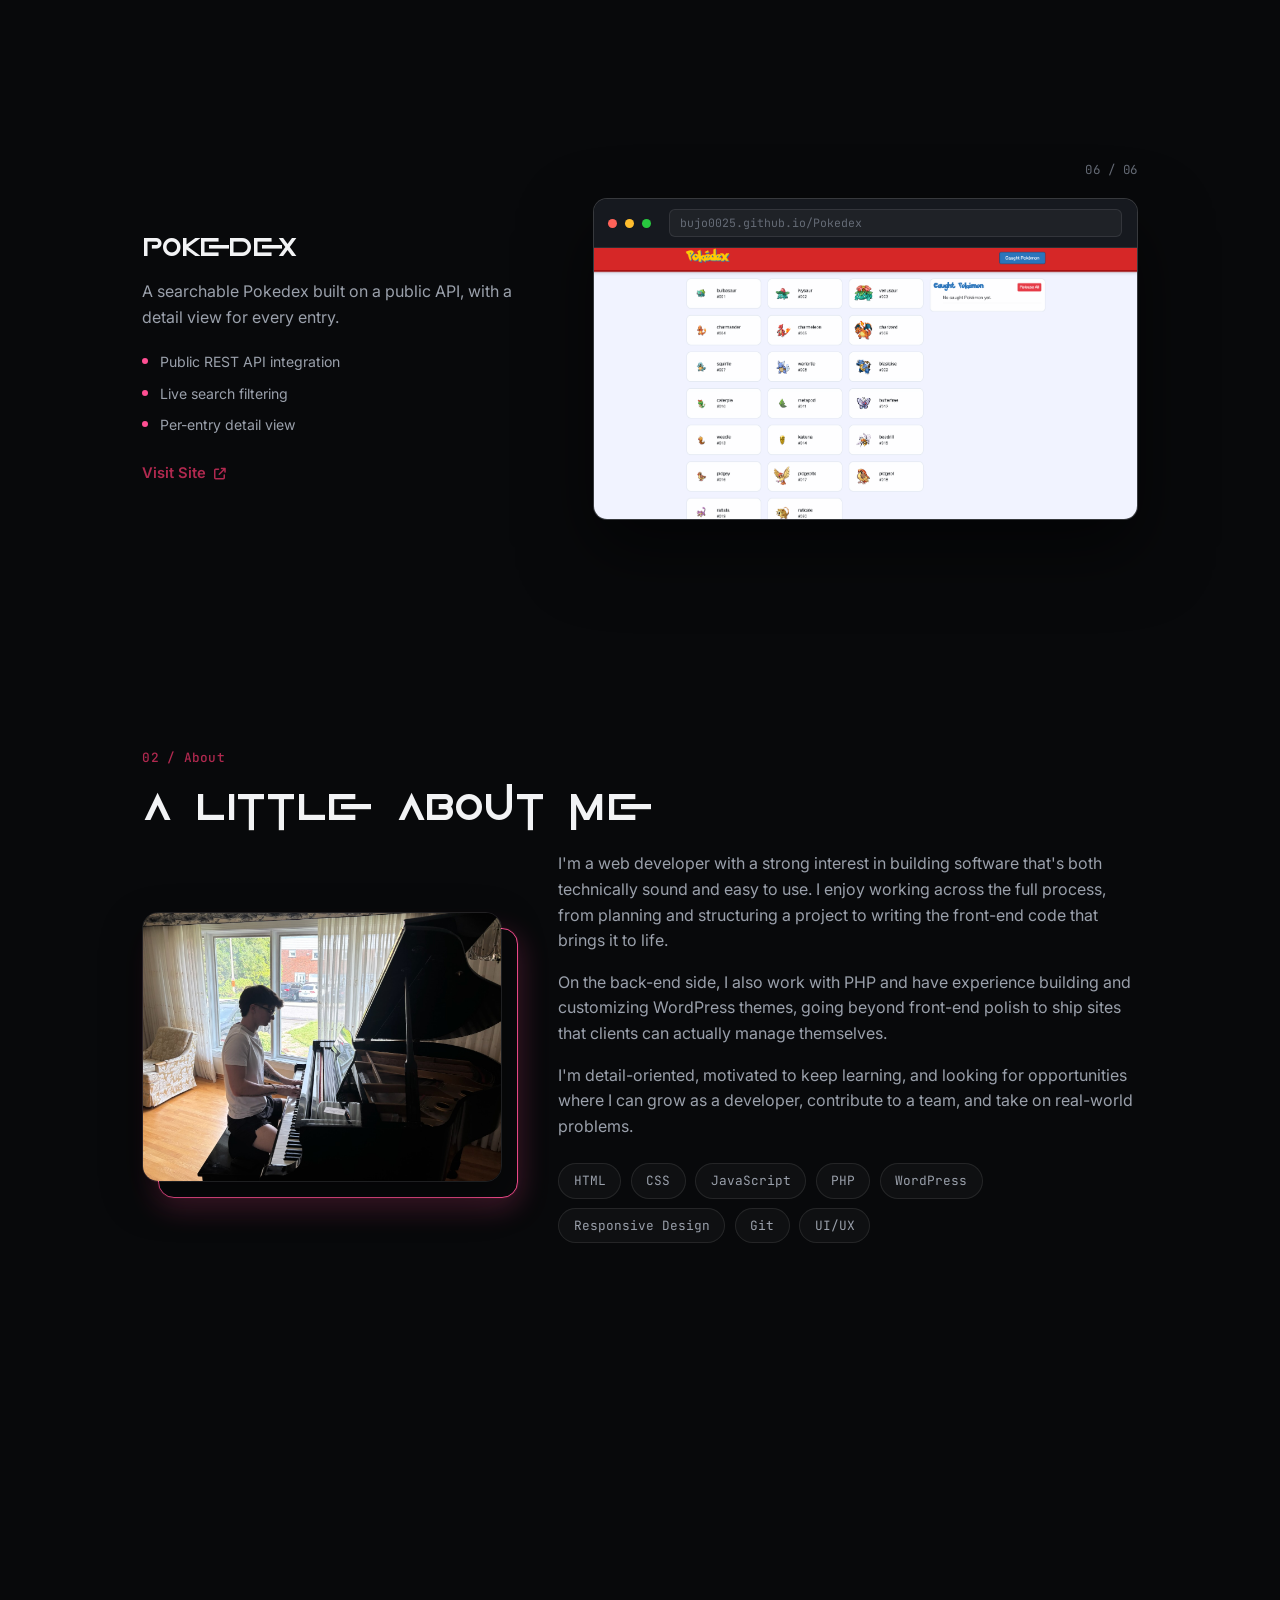
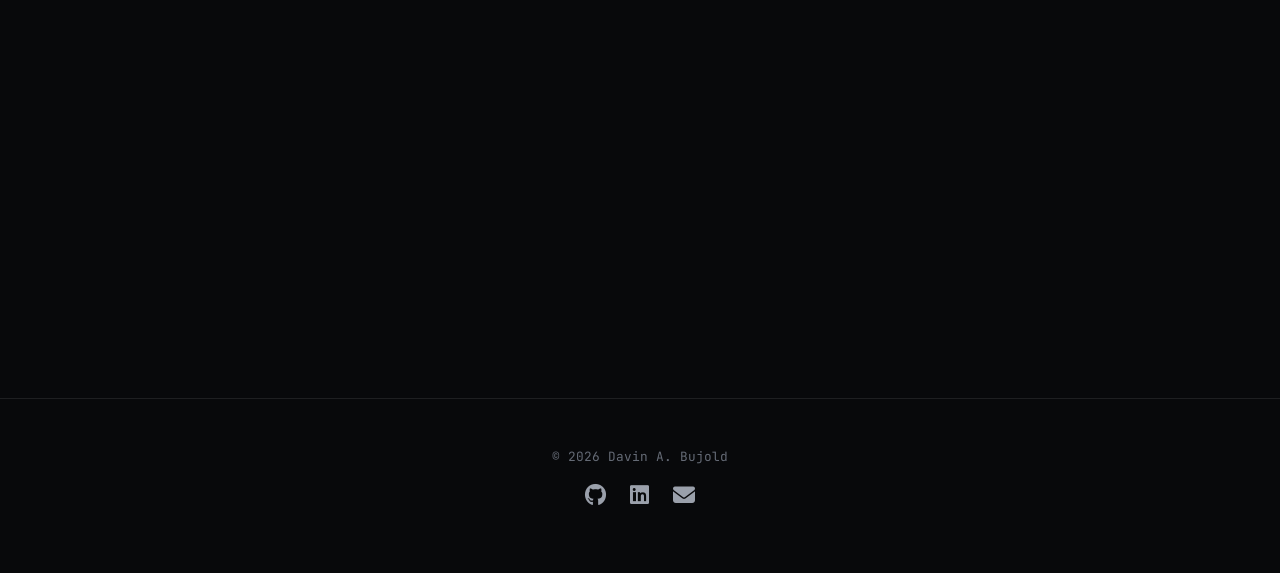
==== commit 707bcaf9: "Redesign into a dark, sci-fi-themed portfolio with scroll animations - Dark, tech-forward theme with" ====
--- a/index.html
+++ b/index.html
@@ -5,66 +5,93 @@
   <meta name="viewport" content="width=device-width, initial-scale=1.0" />
   <title>Davin A. Bujold | Web Developer</title>
   <meta name="description" content="Web developer portfolio showcasing responsive, interactive front-end projects.">
+  <meta name="theme-color" content="#08090b">
 
   <!-- Fonts -->
   <link rel="stylesheet" href="https://cdnjs.cloudflare.com/ajax/libs/font-awesome/6.5.2/css/all.min.css">
-  <link href="https://fonts.googleapis.com/css2?family=Inter:wght@400;500;600;700&display=swap" rel="stylesheet">
+  <link rel="preconnect" href="https://fonts.googleapis.com">
+  <link rel="preconnect" href="https://fonts.gstatic.com" crossorigin>
+  <link href="https://fonts.googleapis.com/css2?family=Inter:wght@400;500;600;700&family=Orbitron:wght@600;700;800;900&family=JetBrains+Mono:wght@400;500&display=swap" rel="stylesheet">
 
   <!-- CSS -->
   <link rel="stylesheet" href="styles.css">
 </head>
 <body>
 
+  <div class="grain" aria-hidden="true"></div>
+
+  <!-- SCROLL FX -->
+  <div class="saber" aria-hidden="true">
+    <span class="saber-track"></span>
+    <span class="saber-blade"></span>
+    <span class="saber-hilt"></span>
+  </div>
+
   <!-- HEADER -->
   <header class="site-header">
-    <a href="index.html" class="logo">Davin A. Bujold</a>
+    <a href="index.html" class="logo"><span class="dot" aria-hidden="true"></span>Davin A. Bujold</a>
     <nav>
-      <a href="#work">Work</a>
-      <a href="#about">About</a>
-      <a href="contact.html" class="cta">Get In Touch</a>
+      <div class="nav-links">
+        <a href="#work">Work</a>
+        <a href="#about">About</a>
+        <span class="nav-indicator" aria-hidden="true"></span>
+      </div>
+      <a href="contact.html" class="cta magnetic">Get In Touch</a>
     </nav>
   </header>
 
   <!-- HERO -->
   <section class="hero">
-    <span class="eyebrow">Web Developer</span>
-    <h1>Davin A. Bujold</h1>
-    <p class="tagline">
-      I build clean, responsive, and reliable web experiences — from concept through deployment.
-    </p>
-    <div class="hero-actions">
-      <a href="#work" class="cta filled">View My Work</a>
-      <a href="contact.html" class="cta">Get In Touch</a>
+    <div class="hero-inner load-in">
+      <span class="eyebrow">// Web Developer <span class="blink" aria-hidden="true"></span></span>
+      <h1 data-split>Davin A. Bujold</h1>
+      <p class="tagline" data-split>
+        I build clean, responsive, and reliable web experiences, from concept through deployment.
+      </p>
+      <div class="hero-actions">
+        <a href="#work" class="cta filled magnetic">View My Work</a>
+        <a href="contact.html" class="cta magnetic">Get In Touch</a>
+      </div>
     </div>
+    <div class="scroll-cue" aria-hidden="true"><span></span></div>
   </section>
 
   <!-- WORK -->
   <section id="work" class="reveal">
-    <span class="eyebrow">Selected Work</span>
-    <h2>Web Development Projects</h2>
+    <div class="section-head">
+      <span class="eyebrow">01 / Selected Work</span>
+      <h2 data-split>Web Development Projects</h2>
+    </div>
     <p class="section-intro">
-      A selection of responsive, interactive web projects built with modern front-end technologies —
-      each focused on clean code, thoughtful user experience, and practical problem-solving.
+      A closer look at the projects I've built, from a NASA-powered capstone to browser games and
+      full concept sites, each focused on clean code, thoughtful user experience, and practical problem-solving.
     </p>
 
-    <div class="grid" id="work-grid"></div>
+    <div class="work-list" id="work-grid"></div>
   </section>
 
   <!-- ABOUT -->
   <section id="about" class="reveal">
-    <span class="eyebrow">About</span>
-    <h2>A little about me</h2>
+    <div class="section-head">
+      <span class="eyebrow">02 / About</span>
+      <h2 data-split>A little about me</h2>
+    </div>
 
     <div class="about-inner">
-      <img
-        class="about-photo"
-        src="images/IMG_8120.JPEG"
-        alt="Portrait of Davin A. Bujold"
-      >
+      <div class="about-photo-wrap">
+        <img
+          class="about-photo"
+          src="images/about.jpg"
+          alt="Davin A. Bujold playing piano"
+        >
+      </div>
 
       <div class="about-text">
         <p>
-          I'm a web developer with a strong interest in building software that's both technically sound and easy to use. I enjoy working across the full process — from planning and structuring a project to writing the front-end code that brings it to life.
+          I'm a web developer with a strong interest in building software that's both technically sound and easy to use. I enjoy working across the full process, from planning and structuring a project to writing the front-end code that brings it to life.
+        </p>
+        <p>
+          On the back-end side, I also work with PHP and have experience building and customizing WordPress themes, going beyond front-end polish to ship sites that clients can actually manage themselves.
         </p>
         <p>
           I'm detail-oriented, motivated to keep learning, and looking for opportunities where I can grow as a developer, contribute to a team, and take on real-world problems.
@@ -74,6 +101,8 @@
           <span>HTML</span>
           <span>CSS</span>
           <span>JavaScript</span>
+          <span>PHP</span>
+          <span>WordPress</span>
           <span>Responsive Design</span>
           <span>Git</span>
           <span>UI/UX</span>
@@ -85,11 +114,12 @@
   <!-- CONTACT CTA -->
   <section id="contact" class="reveal">
     <div id="contact-cta">
+      <span class="eyebrow">03 / Contact</span>
       <h2>Let's work together</h2>
       <p>
         Interested in working together or want to learn more about my experience? I'd love to connect.
       </p>
-      <a href="contact.html" class="cta filled">Get In Touch</a>
+      <a href="contact.html" class="cta filled magnetic">Get In Touch</a>
     </div>
   </section>
 
--- a/styles.css
+++ b/styles.css
@@ -1,34 +1,61 @@
 /* ==========================================================
-   DESIGN TOKENS
+   DESIGN TOKENS — dark, moody, tech-forward
 ========================================================== */
 :root {
-  --bg: #fafaf8;
-  --bg-elevated: #ffffff;
-  --text: #1c1f24;
-  --text-secondary: #565b62;
-  --border: rgba(28, 31, 36, 0.1);
-  --accent: #1d4ed8;
-  --accent-text: #ffffff;
-  --shadow-sm: 0 1px 2px rgba(28, 31, 36, 0.06);
-  --shadow-md: 0 10px 30px rgba(28, 31, 36, 0.08);
-  --shadow-lg: 0 20px 45px rgba(28, 31, 36, 0.12);
-  --header-bg: rgba(250, 250, 248, 0.75);
-  --ease: cubic-bezier(0.22, 1, 0.36, 1);
-}
-
-@media (prefers-color-scheme: dark) {
+  color-scheme: dark;
+
+  --bg: #08090b;
+  --bg-elevated: #111318;
+  --bg-elevated-2: #16191f;
+  --text: #f2f3f5;
+  --text-secondary: #9aa0ab;
+  --text-tertiary: #656b76;
+  --border: rgba(255, 255, 255, 0.09);
+  --border-strong: rgba(255, 255, 255, 0.16);
+
+  --accent: #ff4f93;
+  --accent-2: #b0294f;
+  --accent-soft: rgba(255, 79, 147, 0.16);
+  --accent-ink: #fff5f9;
+
+  --shadow-sm: 0 1px 2px rgba(0, 0, 0, 0.4);
+  --shadow-md: 0 16px 40px rgba(0, 0, 0, 0.45);
+  --shadow-lg: 0 30px 70px rgba(0, 0, 0, 0.55);
+  --glow-accent: 0 0 1px rgba(255, 79, 147, 0.6), 0 8px 30px rgba(255, 79, 147, 0.28);
+
+  --header-bg: rgba(8, 9, 11, 0.55);
+  --header-bg-strong: rgba(8, 9, 11, 0.8);
+
+  --font-display: "Orbitron", "Inter", system-ui, sans-serif;
+  --font-hero: "Game Of Squids", "Orbitron", "Inter", system-ui, sans-serif;
+  --font-body: "Inter", system-ui, -apple-system, "Segoe UI", sans-serif;
+  --font-mono: "JetBrains Mono", "SFMono-Regular", Menlo, monospace;
+
+  --ease-out: cubic-bezier(0.22, 1, 0.36, 1);
+  --ease-spring: cubic-bezier(0.16, 1, 0.3, 1);
+  --ease-pop: cubic-bezier(0.34, 1.56, 0.64, 1);
+}
+
+@font-face {
+  font-family: "Game Of Squids";
+  src: url("fonts/GameOfSquids.ttf") format("truetype");
+  font-weight: normal;
+  font-style: normal;
+  font-display: swap;
+}
+
+@media (prefers-contrast: more) {
   :root {
-    --bg: #0f1216;
-    --bg-elevated: #171a1f;
-    --text: #eef0f2;
-    --text-secondary: #a2a8b0;
-    --border: rgba(255, 255, 255, 0.1);
-    --accent: #5b8def;
-    --accent-text: #0f1216;
-    --shadow-sm: 0 1px 2px rgba(0, 0, 0, 0.3);
-    --shadow-md: 0 10px 30px rgba(0, 0, 0, 0.45);
-    --shadow-lg: 0 20px 45px rgba(0, 0, 0, 0.55);
-    --header-bg: rgba(15, 18, 22, 0.7);
+    --border: rgba(255, 255, 255, 0.35);
+    --border-strong: rgba(255, 255, 255, 0.5);
+    --text-secondary: #c3c7cd;
+  }
+}
+
+@media (prefers-reduced-transparency: reduce) {
+  :root {
+    --header-bg: #0c0d10;
+    --header-bg-strong: #0c0d10;
   }
 }
 
@@ -48,10 +75,11 @@
 body {
   background: var(--bg);
   color: var(--text);
-  font-family: "Inter", system-ui, -apple-system, "Segoe UI", sans-serif;
+  font-family: var(--font-body);
   font-size: 16px;
   line-height: 1.6;
   -webkit-font-smoothing: antialiased;
+  overflow-x: hidden;
 }
 
 img {
@@ -64,41 +92,112 @@
 }
 
 section {
-  padding: 6rem 8vw;
+  padding: 7rem 8vw;
   max-width: 1200px;
   margin: 0 auto;
+  position: relative;
 }
 
 h1, h2, h3 {
-  font-weight: 700;
-  letter-spacing: -0.02em;
-  line-height: 1.1;
+  font-family: var(--font-hero);
+  font-weight: 400;
+  font-synthesis: none;
+  letter-spacing: 0.01em;
+  line-height: 1.15;
 }
 
 h2 {
-  font-size: clamp(1.9rem, 3.2vw, 2.5rem);
+  font-size: clamp(1.9rem, 3.4vw, 2.6rem);
   margin-bottom: 0.75rem;
 }
 
 h3 {
-  font-size: 1.15rem;
+  font-size: 1.2rem;
   letter-spacing: -0.01em;
 }
 
 .section-intro {
   color: var(--text-secondary);
   max-width: 560px;
-  margin-bottom: 3rem;
+  margin-bottom: 3.5rem;
+}
+
+.section-head {
+  margin-bottom: 1rem;
 }
 
 .eyebrow {
+  display: inline-flex;
+  align-items: center;
+  gap: 0.55rem;
+  font-family: var(--font-mono);
+  font-size: 0.8rem;
+  font-weight: 500;
+  letter-spacing: 0.02em;
+  color: var(--accent-2);
+  margin-bottom: 1rem;
+}
+
+.eyebrow .blink {
   display: inline-block;
-  font-size: 0.8rem;
-  font-weight: 600;
-  letter-spacing: 0.06em;
-  text-transform: uppercase;
-  color: var(--accent);
-  margin-bottom: 0.75rem;
+  width: 7px;
+  height: 14px;
+  background: var(--accent-2);
+  animation: blink 1.1s steps(1) infinite;
+}
+
+@keyframes blink {
+  0%, 49% { opacity: 1; }
+  50%, 100% { opacity: 0; }
+}
+
+/* ==========================================================
+   GRAIN + AMBIENT BACKDROP
+========================================================== */
+.grain {
+  position: fixed;
+  inset: 0;
+  z-index: 2;
+  pointer-events: none;
+  opacity: 0.05;
+  mix-blend-mode: overlay;
+  background-image: url("data:image/svg+xml,%3Csvg xmlns='http://www.w3.org/2000/svg' width='140' height='140'%3E%3Cfilter id='n'%3E%3CfeTurbulence type='fractalNoise' baseFrequency='0.9' numOctaves='3' stitchTiles='stitch'/%3E%3C/filter%3E%3Crect width='100%25' height='100%25' filter='url(%23n)'/%3E%3C/svg%3E");
+  background-size: 140px 140px;
+}
+
+/* ==========================================================
+   CUSTOM CURSOR
+========================================================== */
+body.has-cursor,
+body.has-cursor a,
+body.has-cursor button,
+body.has-cursor input,
+body.has-cursor textarea {
+  cursor: none;
+}
+
+.cursor {
+  position: fixed;
+  top: 0;
+  left: 0;
+  width: 20px;
+  height: 20px;
+  margin: -10px;
+  border-radius: 50%;
+  border: 1.5px solid var(--accent-2);
+  pointer-events: none;
+  z-index: 9999;
+  will-change: transform;
+  transition: width 0.3s var(--ease-spring), height 0.3s var(--ease-spring),
+    margin 0.3s var(--ease-spring), background-color 0.3s ease, border-color 0.3s ease;
+}
+
+.cursor.cursor--active {
+  width: 54px;
+  height: 54px;
+  margin: -27px;
+  background: var(--accent-soft);
+  border-color: var(--accent);
 }
 
 /* ==========================================================
@@ -111,46 +210,108 @@
   display: flex;
   align-items: center;
   justify-content: space-between;
-  padding: 1.1rem 8vw;
-  background: var(--header-bg);
+  padding: 1.15rem 8vw;
+  background-color: var(--header-bg);
   backdrop-filter: blur(20px) saturate(160%);
   border-bottom: 1px solid var(--border);
+  transition: background-color 0.4s ease, box-shadow 0.4s ease;
+}
+
+.site-header::before {
+  content: "";
+  position: absolute;
+  inset: 0;
+  background-image: url("[data-uri]");
+  background-repeat: repeat-x;
+  background-position: left center;
+  background-size: 360px 100%;
+  opacity: 0.9;
+  pointer-events: none;
+  animation: header-twinkle 7s ease-in-out infinite;
+}
+
+.site-header.is-scrolled {
+  background-color: var(--header-bg-strong);
+  box-shadow: var(--shadow-sm);
+}
+
+@keyframes header-twinkle {
+  0%, 100% { opacity: 0.9; }
+  50% { opacity: 0.55; }
 }
 
 .site-header .logo {
-  font-weight: 700;
+  display: inline-flex;
+  align-items: center;
+  gap: 0.55rem;
+  font-family: var(--font-mono);
+  font-weight: 500;
   letter-spacing: -0.01em;
   text-decoration: none;
-  font-size: 1.05rem;
+  font-size: 0.98rem;
+  color: var(--text);
+}
+
+.site-header .logo .dot {
+  width: 7px;
+  height: 7px;
+  border-radius: 50%;
+  background: var(--accent-2);
+  box-shadow: 0 0 8px var(--accent-2);
+  animation: pulse 2.4s ease-in-out infinite;
+}
+
+@keyframes pulse {
+  0%, 100% { opacity: 1; transform: scale(1); }
+  50% { opacity: 0.5; transform: scale(0.8); }
 }
 
 .site-header nav {
   display: flex;
   align-items: center;
-  gap: 2rem;
-}
-
-.site-header nav a {
+  gap: 2.25rem;
+}
+
+.nav-links {
+  position: relative;
+  display: flex;
+  gap: 1.75rem;
+}
+
+.nav-links a {
   text-decoration: none;
   color: var(--text-secondary);
   font-size: 0.95rem;
   font-weight: 500;
-  transition: color 0.2s var(--ease);
-}
-
-.site-header nav a:hover {
+  transition: color 0.2s var(--ease-out);
+}
+
+.nav-links a:hover {
   color: var(--text);
 }
 
+.nav-indicator {
+  position: absolute;
+  bottom: -8px;
+  left: 0;
+  height: 2px;
+  width: 0;
+  background: var(--accent-2);
+  border-radius: 2px;
+  opacity: 0;
+  box-shadow: 0 0 8px var(--accent-2);
+  transition: transform 0.35s var(--ease-out), width 0.35s var(--ease-out), opacity 0.2s ease;
+}
+
 .site-header nav a.cta {
-  color: var(--accent-text);
+  color: var(--accent-ink);
   background: var(--accent);
   padding: 0.5rem 1.15rem;
   border-radius: 999px;
 }
 
 .site-header nav a.cta:hover {
-  color: var(--accent-text);
+  color: var(--accent-ink);
   opacity: 0.9;
 }
 
@@ -158,25 +319,45 @@
    HERO
 ========================================================== */
 .hero {
-  min-height: 82vh;
+  position: relative;
+  min-height: 86vh;
   display: flex;
   flex-direction: column;
   justify-content: center;
   padding: 4rem 8vw 5rem;
   max-width: 1200px;
   margin: 0 auto;
-}
-
-.hero .eyebrow {
-  margin-bottom: 1rem;
+  overflow: hidden;
+  --mx: 50%;
+  --my: 30%;
+}
+
+.hero::before {
+  content: "";
+  position: absolute;
+  inset: -10%;
+  background-image:
+    radial-gradient(600px circle at var(--mx) var(--my), var(--accent-soft), transparent 60%),
+    url("[data-uri]");
+  background-repeat: no-repeat, repeat;
+  background-size: auto, 640px 640px;
+  opacity: 0.9;
+  pointer-events: none;
+  z-index: 0;
+  transition: background-position 0.2s ease;
+}
+
+.hero-inner {
+  position: relative;
+  z-index: 1;
 }
 
 .hero h1 {
-  font-size: clamp(2.6rem, 6vw, 4.2rem);
+  font-size: clamp(2.8rem, 6.4vw, 4.6rem);
 }
 
 .hero .tagline {
-  margin: 1.25rem 0 2.25rem;
+  margin: 1.4rem 0 2.4rem;
   color: var(--text-secondary);
   font-size: clamp(1.05rem, 1.6vw, 1.25rem);
   max-width: 560px;
@@ -188,130 +369,399 @@
   flex-wrap: wrap;
 }
 
+.scroll-cue {
+  position: absolute;
+  bottom: 2.5rem;
+  left: 50%;
+  transform: translateX(-50%);
+  width: 1px;
+  height: 40px;
+  background: linear-gradient(to bottom, transparent, var(--border-strong));
+  z-index: 1;
+}
+
+.scroll-cue span {
+  position: absolute;
+  top: 0;
+  left: -2.5px;
+  width: 6px;
+  height: 6px;
+  border-radius: 50%;
+  background: var(--accent-2);
+  box-shadow: 0 0 8px var(--accent-2);
+  animation: scrollcue 2.2s var(--ease-out) infinite;
+}
+
+@keyframes scrollcue {
+  0% { top: 0; opacity: 0; }
+  15% { opacity: 1; }
+  85% { opacity: 1; }
+  100% { top: 34px; opacity: 0; }
+}
+
+/* ==========================================================
+   SPLIT TEXT REVEAL
+========================================================== */
+.split-line {
+  display: inline-block;
+  overflow: hidden;
+  vertical-align: top;
+  padding-bottom: 0.08em;
+}
+
+.split-word {
+  display: inline-block;
+  transform: translateY(115%);
+  opacity: 0;
+  filter: blur(6px);
+  transition: transform 0.75s var(--ease-spring), opacity 0.6s ease, filter 0.6s ease;
+  transition-delay: var(--d, 0ms);
+}
+
+.load-in.is-active [data-split] .split-word,
+.reveal.active [data-split] .split-word {
+  transform: translateY(0);
+  opacity: 1;
+  filter: blur(0);
+}
+
 /* ==========================================================
    BUTTONS
 ========================================================== */
 .cta {
   display: inline-block;
   text-decoration: none;
-  padding: 0.8rem 1.75rem;
+  padding: 0.85rem 1.85rem;
   border-radius: 999px;
   font-weight: 600;
   font-size: 0.95rem;
-  border: 1px solid var(--accent);
-  color: var(--accent);
-  background: transparent;
-  transition: transform 0.15s var(--ease), box-shadow 0.25s var(--ease), background 0.25s var(--ease), color 0.25s var(--ease);
+  border: 1px solid var(--border-strong);
+  color: var(--text);
+  background: rgba(255, 255, 255, 0.03);
+  backdrop-filter: blur(12px);
+  transition: transform 0.35s var(--ease-out), box-shadow 0.3s var(--ease-out),
+    background 0.3s var(--ease-out), color 0.3s var(--ease-out), border-color 0.3s var(--ease-out);
 }
 
 .cta:hover {
-  background: var(--accent);
-  color: var(--accent-text);
+  border-color: var(--accent);
   box-shadow: var(--shadow-md);
 }
 
 .cta:active {
-  transform: scale(0.97);
-  transition: transform 0.1s var(--ease);
+  transform: scale(0.97) !important;
+  transition: transform 0.1s var(--ease-out);
 }
 
 .cta.filled {
   background: var(--accent);
-  color: var(--accent-text);
+  color: var(--accent-ink);
+  border-color: transparent;
+  box-shadow: var(--glow-accent);
 }
 
 .cta.filled:hover {
-  opacity: 0.9;
-  box-shadow: var(--shadow-md);
-}
-
-/* ==========================================================
-   WORK GRID
-========================================================== */
-.grid {
-  display: grid;
-  grid-template-columns: repeat(auto-fit, minmax(280px, 1fr));
-  gap: 1.75rem;
-  margin-top: 2rem;
-}
-
-.card {
+  box-shadow: 0 0 1px rgba(255, 79, 147, 0.7), 0 12px 40px rgba(255, 79, 147, 0.4);
+}
+
+.magnetic {
+  transition: transform 0.4s var(--ease-pop), box-shadow 0.3s var(--ease-out),
+    background 0.3s var(--ease-out), color 0.3s var(--ease-out), border-color 0.3s var(--ease-out);
+}
+
+/* ==========================================================
+   WORK SHOWCASE (immersive, alternating feature rows)
+========================================================== */
+.work-list {
+  display: flex;
+  flex-direction: column;
+  gap: 7rem;
+  margin-top: 3rem;
+}
+
+.work-item {
+  position: relative;
+  display: flex;
+  align-items: center;
+  gap: 3.5rem;
+}
+
+.work-item:nth-child(even) {
+  flex-direction: row-reverse;
+}
+
+.work-rank {
+  position: absolute;
+  top: -2.4rem;
+  left: 0;
+  font-family: var(--font-mono);
+  font-size: 0.78rem;
+  letter-spacing: 0.04em;
+  color: var(--text-tertiary);
+}
+
+.work-item:nth-child(even) .work-rank {
+  left: auto;
+  right: 0;
+}
+
+.work-media {
+  flex: 1 1 58%;
+  min-width: 0;
+}
+
+.browser-frame {
+  position: relative;
+  border-radius: 14px;
+  overflow: hidden;
+  border: 1px solid var(--border-strong);
   background: var(--bg-elevated);
+  box-shadow: var(--shadow-lg);
+  transition: transform 0.4s var(--ease-out), box-shadow 0.4s var(--ease-out), border-color 0.4s var(--ease-out);
+  will-change: transform;
+}
+
+.work-item:hover .browser-frame {
+  border-color: var(--accent-2);
+  box-shadow: var(--shadow-lg), 0 0 26px rgba(176, 41, 79, 0.45), 0 0 55px rgba(255, 79, 147, 0.35);
+}
+
+/* holographic scan + sheen overlay */
+.browser-frame::after {
+  content: "";
+  position: absolute;
+  inset: 0;
+  z-index: 5;
+  pointer-events: none;
+  opacity: 0;
+  background:
+    repeating-linear-gradient(0deg, rgba(176, 41, 79, 0.16) 0px, rgba(176, 41, 79, 0.16) 1px, transparent 2px, transparent 4px),
+    linear-gradient(115deg, transparent 30%, rgba(255, 79, 147, 0.3) 45%, rgba(176, 41, 79, 0.35) 50%, rgba(255, 79, 147, 0.3) 55%, transparent 70%);
+  background-size: 100% 4px, 220% 220%;
+  background-position: 0 0, -40% -40%;
+  mix-blend-mode: screen;
+  transition: opacity 0.3s ease;
+}
+
+.work-item:hover .browser-frame::after {
+  opacity: 1;
+  animation: holo-scan 2.6s linear infinite;
+}
+
+@keyframes holo-scan {
+  0% { background-position: 0 0, -40% -40%; }
+  100% { background-position: 0 480px, 140% 140%; }
+}
+
+.browser-bar {
+  display: flex;
+  align-items: center;
+  gap: 0.5rem;
+  padding: 0.65rem 0.9rem;
+  background: var(--bg-elevated-2);
+  border-bottom: 1px solid var(--border);
+}
+
+.browser-bar .dot {
+  width: 9px;
+  height: 9px;
+  border-radius: 50%;
+  background: var(--border-strong);
+}
+
+.browser-bar .dot:nth-child(1) { background: #ff6259; }
+.browser-bar .dot:nth-child(2) { background: #ffbd2e; }
+.browser-bar .dot:nth-child(3) { background: #28c93f; }
+
+.browser-url {
+  margin-left: 0.6rem;
+  font-family: var(--font-mono);
+  font-size: 0.72rem;
+  color: var(--text-tertiary);
+  background: rgba(255, 255, 255, 0.04);
   border: 1px solid var(--border);
-  border-radius: 16px;
+  border-radius: 6px;
+  padding: 0.22rem 0.65rem;
   overflow: hidden;
-  box-shadow: var(--shadow-sm);
-  transition: transform 0.3s var(--ease), box-shadow 0.3s var(--ease);
-}
-
-.card:hover {
-  transform: translateY(-6px);
-  box-shadow: var(--shadow-lg);
-}
-
-.card .card-media {
-  aspect-ratio: 16 / 10;
+  text-overflow: ellipsis;
+  white-space: nowrap;
+  flex: 1;
+}
+
+.work-media-link {
+  position: relative;
+  display: block;
   overflow: hidden;
-  background: var(--border);
-}
-
-.card .card-media img {
+  background: var(--bg-elevated-2);
+}
+
+.work-media-link img {
+  display: block;
   width: 100%;
-  height: 100%;
-  object-fit: cover;
-  transition: transform 0.4s var(--ease);
-}
-
-.card:hover .card-media img {
-  transform: scale(1.04);
-}
-
-.card .card-body {
-  padding: 1.5rem;
-}
-
-.card p {
-  font-size: 0.95rem;
+  height: auto;
+  transition: transform 0.6s var(--ease-out), filter 0.5s var(--ease-out);
+}
+
+.work-item:hover .work-media-link img {
+  transform: scale(1.02);
+  filter: brightness(0.7) saturate(0.4) contrast(1.15);
+}
+
+.work-media-link::after {
+  content: "";
+  position: absolute;
+  inset: 0;
+  background: var(--bg-elevated);
+  transform-origin: top;
+  transform: scaleY(1);
+  transition: transform 0.85s var(--ease-spring);
+  transition-delay: var(--d, 0ms);
+  z-index: 2;
+}
+
+.work-item.active .work-media-link::after {
+  transform: scaleY(0);
+}
+
+.work-view {
+  position: absolute;
+  inset: 0;
+  display: flex;
+  align-items: center;
+  justify-content: center;
+  gap: 0.5rem;
+  font-family: var(--font-mono);
+  font-size: 0.85rem;
+  color: var(--text);
+  opacity: 0;
+  transform: translateY(10px);
+  transition: opacity 0.35s var(--ease-out), transform 0.35s var(--ease-out);
+  z-index: 3;
+}
+
+.work-item:hover .work-view {
+  opacity: 1;
+  transform: translateY(0);
+}
+
+.work-info {
+  flex: 1 1 42%;
+  min-width: 0;
+}
+
+.work-info h3 {
+  font-size: clamp(1.4rem, 2.2vw, 1.8rem);
+}
+
+.work-info > p {
   color: var(--text-secondary);
-  margin-top: 0.5rem;
-}
-
-.card .card-link {
+  margin-top: 0.9rem;
+  max-width: 480px;
+}
+
+.work-highlights {
+  list-style: none;
+  margin-top: 1.3rem;
+  display: flex;
+  flex-direction: column;
+  gap: 0.55rem;
+}
+
+.work-highlights li {
+  position: relative;
+  padding-left: 1.1rem;
+  font-size: 0.88rem;
+  color: var(--text-secondary);
+}
+
+.work-highlights li::before {
+  content: "";
+  position: absolute;
+  left: 0;
+  top: 0.5em;
+  width: 6px;
+  height: 6px;
+  border-radius: 50%;
+  background: var(--accent);
+}
+
+.work-link {
   display: inline-flex;
   align-items: center;
-  gap: 0.4rem;
-  margin-top: 1.1rem;
-  color: var(--accent);
+  gap: 0.45rem;
+  margin-top: 1.6rem;
+  color: var(--accent-2);
   text-decoration: none;
   font-weight: 600;
-  font-size: 0.9rem;
-}
-
-.card .card-link i {
+  font-size: 0.92rem;
+}
+
+.work-link i {
   font-size: 0.75rem;
-  transition: transform 0.2s var(--ease);
-}
-
-.card .card-link:hover i {
+  transition: transform 0.2s var(--ease-out);
+}
+
+.work-link:hover i {
   transform: translate(2px, -2px);
 }
 
+@media (max-width: 900px) {
+  .work-list {
+    gap: 4.5rem;
+  }
+
+  .work-item,
+  .work-item:nth-child(even) {
+    flex-direction: column;
+    align-items: stretch;
+    gap: 1.75rem;
+  }
+
+  .work-rank,
+  .work-item:nth-child(even) .work-rank {
+    position: static;
+    display: block;
+    margin-bottom: 0.25rem;
+    left: auto;
+    right: auto;
+  }
+}
+
 /* ==========================================================
    ABOUT
 ========================================================== */
 #about .about-inner {
   display: flex;
-  gap: 3rem;
+  gap: 3.5rem;
   align-items: center;
   margin-top: 1rem;
 }
 
+.about-photo-wrap {
+  position: relative;
+  flex-shrink: 0;
+}
+
+.about-photo-wrap::before {
+  content: "";
+  position: absolute;
+  inset: 0;
+  transform: translate(16px, 16px);
+  border: 1.5px solid var(--accent);
+  border-radius: 16px;
+  z-index: 0;
+  box-shadow: var(--glow-accent);
+}
+
 #about .about-photo {
-  width: 220px;
-  height: 280px;
+  position: relative;
+  z-index: 1;
+  width: 360px;
+  max-width: 100%;
+  aspect-ratio: 4 / 3;
+  height: auto;
   object-fit: cover;
   border-radius: 16px;
-  flex-shrink: 0;
   border: 1px solid var(--border);
   box-shadow: var(--shadow-md);
 }
@@ -336,9 +786,17 @@
   border: 1px solid var(--border);
   border-radius: 999px;
   padding: 0.4rem 0.9rem;
-  font-size: 0.85rem;
+  font-family: var(--font-mono);
+  font-size: 0.8rem;
+  color: var(--text-secondary);
+  background: rgba(255, 255, 255, 0.03);
+  transition: transform 0.3s var(--ease-pop), color 0.3s var(--ease-out), border-color 0.3s var(--ease-out);
+}
+
+.skills span:hover {
+  transform: translateY(-3px);
   color: var(--text);
-  background: var(--bg-elevated);
+  border-color: var(--accent);
 }
 
 /* ==========================================================
@@ -350,10 +808,11 @@
   align-items: center;
   text-align: center;
   gap: 1.5rem;
-  background: var(--bg-elevated);
+  background: rgba(255, 255, 255, 0.03);
+  backdrop-filter: blur(16px);
   border: 1px solid var(--border);
   border-radius: 24px;
-  padding: 4rem 3rem;
+  padding: 4.5rem 3rem;
 }
 
 #contact-cta p {
@@ -368,7 +827,7 @@
   text-align: center;
 }
 
-#contact p {
+#contact > p {
   max-width: 560px;
   color: var(--text-secondary);
   margin-bottom: 2rem;
@@ -390,7 +849,7 @@
 }
 
 .contact-item i {
-  color: var(--accent);
+  color: var(--accent-2);
 }
 
 .contact-item a,
@@ -400,7 +859,7 @@
 }
 
 .contact-item a:hover {
-  color: var(--accent);
+  color: var(--accent-2);
 }
 
 #contactForm {
@@ -409,7 +868,8 @@
   display: flex;
   flex-direction: column;
   gap: 1.25rem;
-  background: var(--bg-elevated);
+  background: rgba(255, 255, 255, 0.03);
+  backdrop-filter: blur(16px);
   border: 1px solid var(--border);
   border-radius: 18px;
   padding: 2.25rem;
@@ -424,8 +884,10 @@
 
 #contactForm label {
   margin-bottom: 0.4rem;
-  font-weight: 600;
-  font-size: 0.9rem;
+  font-family: var(--font-mono);
+  font-weight: 500;
+  font-size: 0.82rem;
+  color: var(--text-secondary);
 }
 
 #contactForm input,
@@ -433,30 +895,33 @@
   padding: 0.7rem 0.9rem;
   border-radius: 10px;
   border: 1px solid var(--border);
-  background: var(--bg);
+  background: var(--bg-elevated-2);
   color: var(--text);
   font-size: 1rem;
   font-family: inherit;
   resize: none;
-  transition: border-color 0.2s var(--ease), box-shadow 0.2s var(--ease);
+  transition: border-color 0.2s var(--ease-out), box-shadow 0.2s var(--ease-out);
 }
 
 #contactForm input:focus,
 #contactForm textarea:focus {
   outline: none;
   border-color: var(--accent);
-  box-shadow: 0 0 0 3px rgba(29, 78, 216, 0.15);
+  box-shadow: 0 0 0 3px var(--accent-soft);
 }
 
 #contactForm button.cta {
   align-self: center;
   width: 60%;
   margin-top: 0.5rem;
+  border: none;
+  cursor: pointer;
 }
 
 .form-note {
-  font-size: 0.85rem;
-  color: var(--text-secondary);
+  font-family: var(--font-mono);
+  font-size: 0.78rem;
+  color: var(--text-tertiary);
   text-align: center;
 }
 
@@ -466,12 +931,15 @@
 #footer {
   text-align: center;
   padding: 3rem 1rem 4rem;
-  color: var(--text-secondary);
+  color: var(--text-tertiary);
   font-size: 0.9rem;
+  border-top: 1px solid var(--border);
 }
 
 #footer p {
   margin-bottom: 1rem;
+  font-family: var(--font-mono);
+  font-size: 0.8rem;
 }
 
 #footer .social-icons {
@@ -482,7 +950,7 @@
 
 #footer .social-icons a {
   color: var(--text-secondary);
-  transition: color 0.2s var(--ease), transform 0.2s var(--ease);
+  transition: color 0.2s var(--ease-out), transform 0.3s var(--ease-pop);
 }
 
 #footer .social-icons a i {
@@ -490,8 +958,8 @@
 }
 
 #footer .social-icons a:hover {
-  color: var(--accent);
-  transform: translateY(-2px);
+  color: var(--accent-2);
+  transform: translateY(-3px);
 }
 
 /* ==========================================================
@@ -499,24 +967,52 @@
 ========================================================== */
 .reveal {
   opacity: 0;
-  transform: translateY(24px);
-  transition: opacity 0.6s var(--ease), transform 0.6s var(--ease);
+  transform: translateY(28px);
+  filter: blur(6px);
+  transition: opacity 0.7s var(--ease-spring), transform 0.7s var(--ease-spring), filter 0.6s ease;
+  transition-delay: var(--d, 0ms);
 }
 
 .reveal.active {
   opacity: 1;
   transform: translateY(0);
+  filter: blur(0);
 }
 
 @media (prefers-reduced-motion: reduce) {
+  html {
+    scroll-behavior: auto;
+  }
   .reveal {
     transform: none;
+    filter: none;
     transition: opacity 0.3s ease;
   }
-  .card,
-  .card .card-media img,
-  .cta {
-    transition: none;
+  .split-word {
+    transform: none;
+    filter: none;
+    transition: opacity 0.3s ease;
+  }
+  .work-item,
+  .work-media-link img,
+  .work-media-link::after,
+  .browser-frame,
+  .cta,
+  .magnetic,
+  .skills span,
+  #footer .social-icons a {
+    transition: opacity 0.2s ease !important;
+    transform: none !important;
+  }
+  .browser-frame::after {
+    animation: none !important;
+    opacity: 0 !important;
+  }
+  .scroll-cue span,
+  .eyebrow .blink,
+  .site-header .logo .dot,
+  .site-header::before {
+    animation: none;
   }
 }
 
@@ -525,7 +1021,7 @@
 ========================================================== */
 @media (max-width: 768px) {
   section {
-    padding: 4.5rem 6vw;
+    padding: 5rem 6vw;
   }
 
   .site-header {
@@ -541,6 +1037,10 @@
     text-align: center;
   }
 
+  .about-photo-wrap::before {
+    display: none;
+  }
+
   #contactForm button.cta {
     width: 100%;
   }
@@ -551,3 +1051,62 @@
     display: none;
   }
 }
+
+/* ==========================================================
+   SCROLL FX — saber progress indicator + flyby ships
+   (original stylized shapes, not reproductions of any
+   copyrighted design)
+========================================================== */
+.saber {
+  position: fixed;
+  top: 0;
+  right: 22px;
+  width: 20px;
+  height: 100vh;
+  z-index: 40;
+  pointer-events: none;
+}
+
+.saber-track {
+  position: absolute;
+  top: 0;
+  bottom: 0;
+  left: 50%;
+  width: 2px;
+  transform: translateX(-50%);
+  background: var(--border);
+  border-radius: 2px;
+}
+
+.saber-blade {
+  position: absolute;
+  top: 0;
+  left: 50%;
+  width: 4px;
+  height: var(--scroll-progress, 0%);
+  transform: translateX(-50%);
+  background: linear-gradient(to bottom, var(--accent-2), var(--accent));
+  border-radius: 3px;
+  box-shadow: 0 0 10px var(--accent-2), 0 0 24px var(--accent);
+  transition: height 0.12s linear;
+}
+
+.saber-hilt {
+  position: absolute;
+  top: var(--scroll-progress, 0%);
+  left: 50%;
+  width: 12px;
+  height: 20px;
+  transform: translate(-50%, -50%);
+  background: linear-gradient(180deg, #d7dae0, #6b6f76);
+  border: 1px solid rgba(0, 0, 0, 0.4);
+  border-radius: 3px;
+  box-shadow: 0 0 6px rgba(0, 0, 0, 0.6);
+  transition: top 0.12s linear;
+}
+
+@media (max-width: 700px), (prefers-reduced-motion: reduce) {
+  .saber {
+    display: none;
+  }
+}
